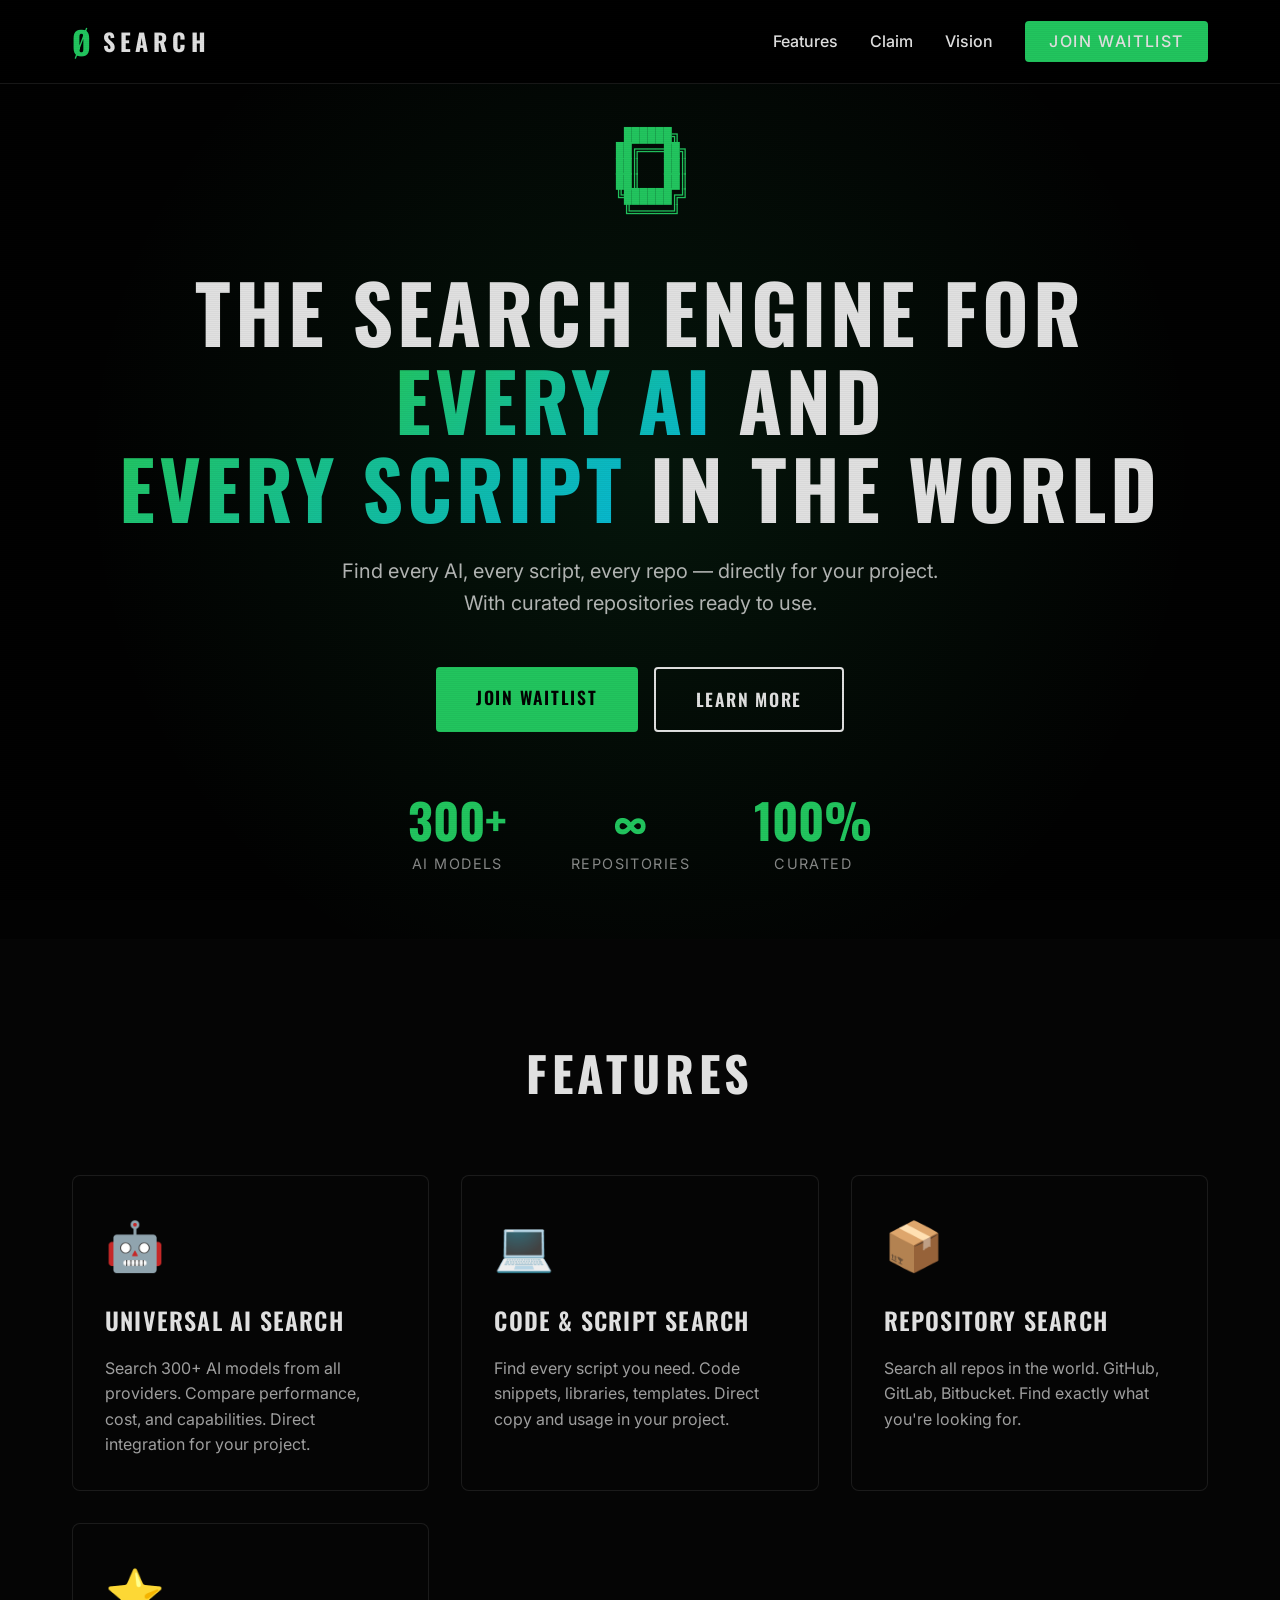
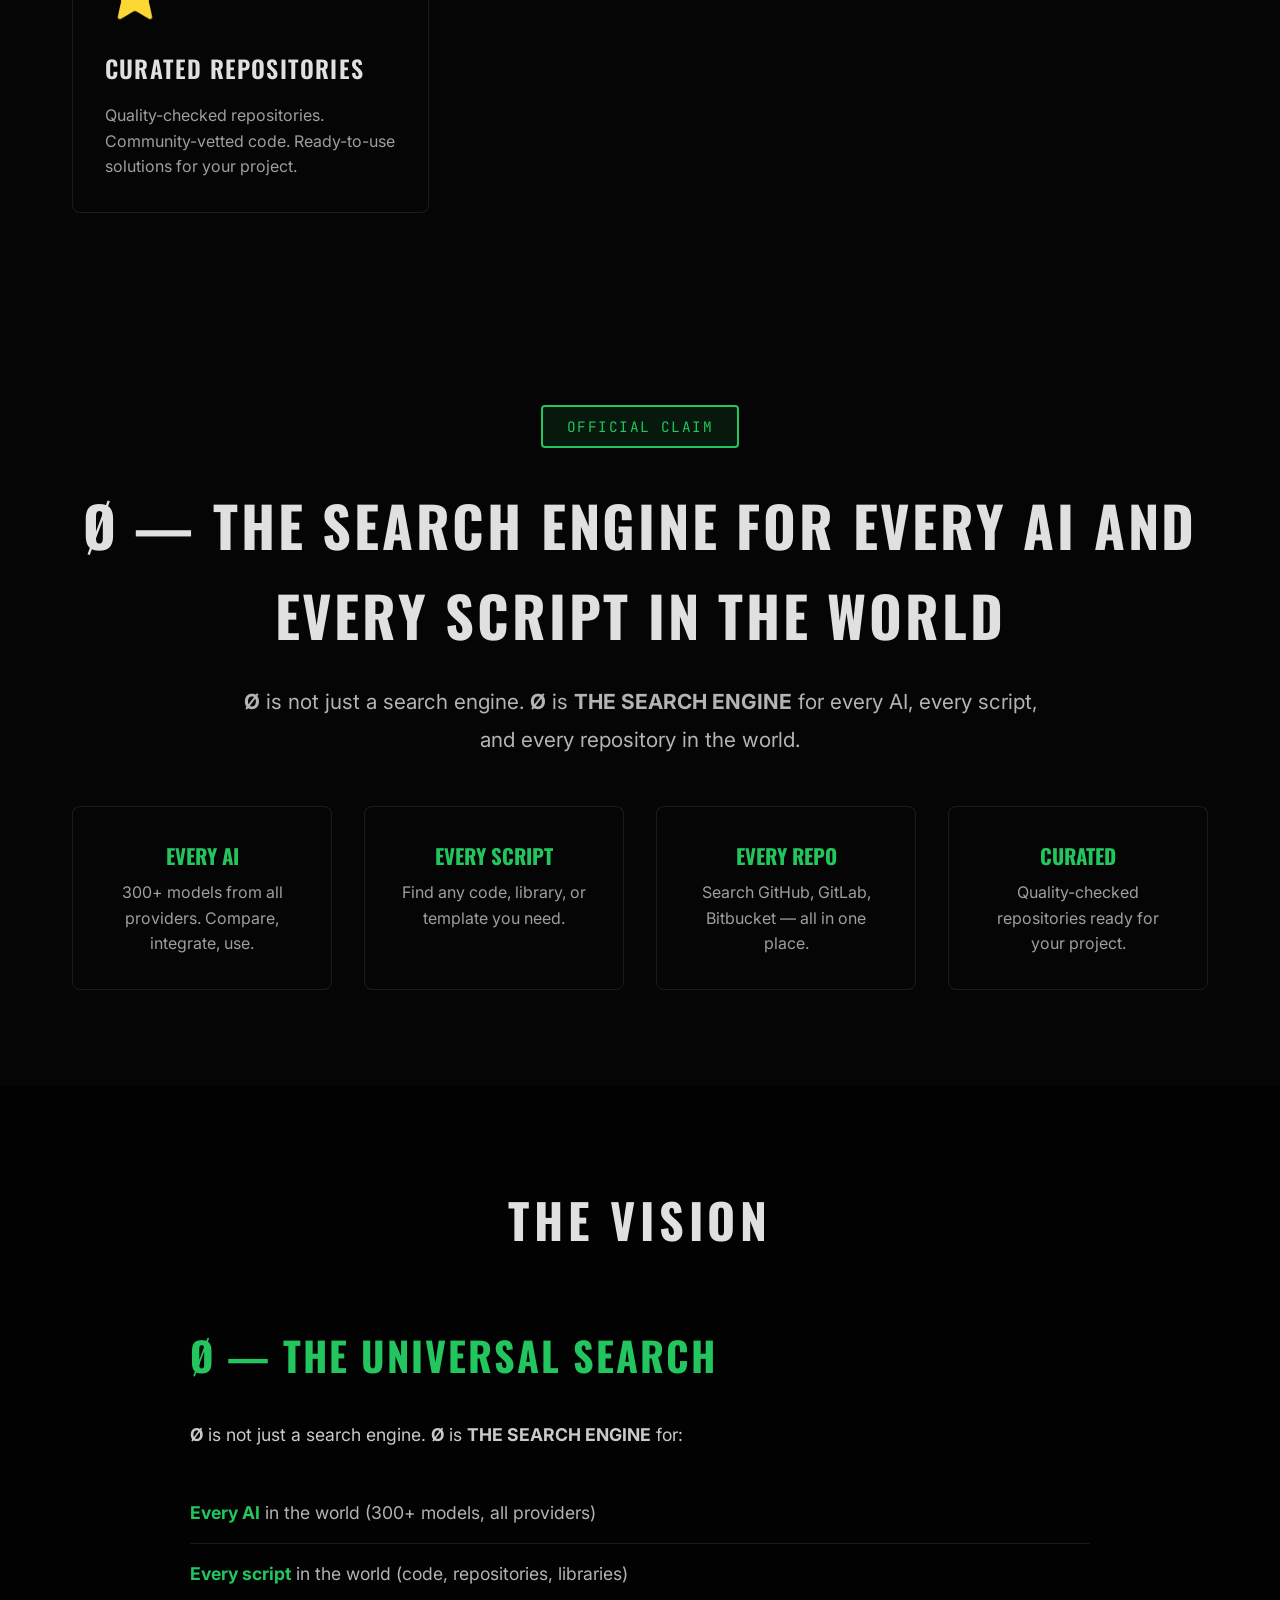
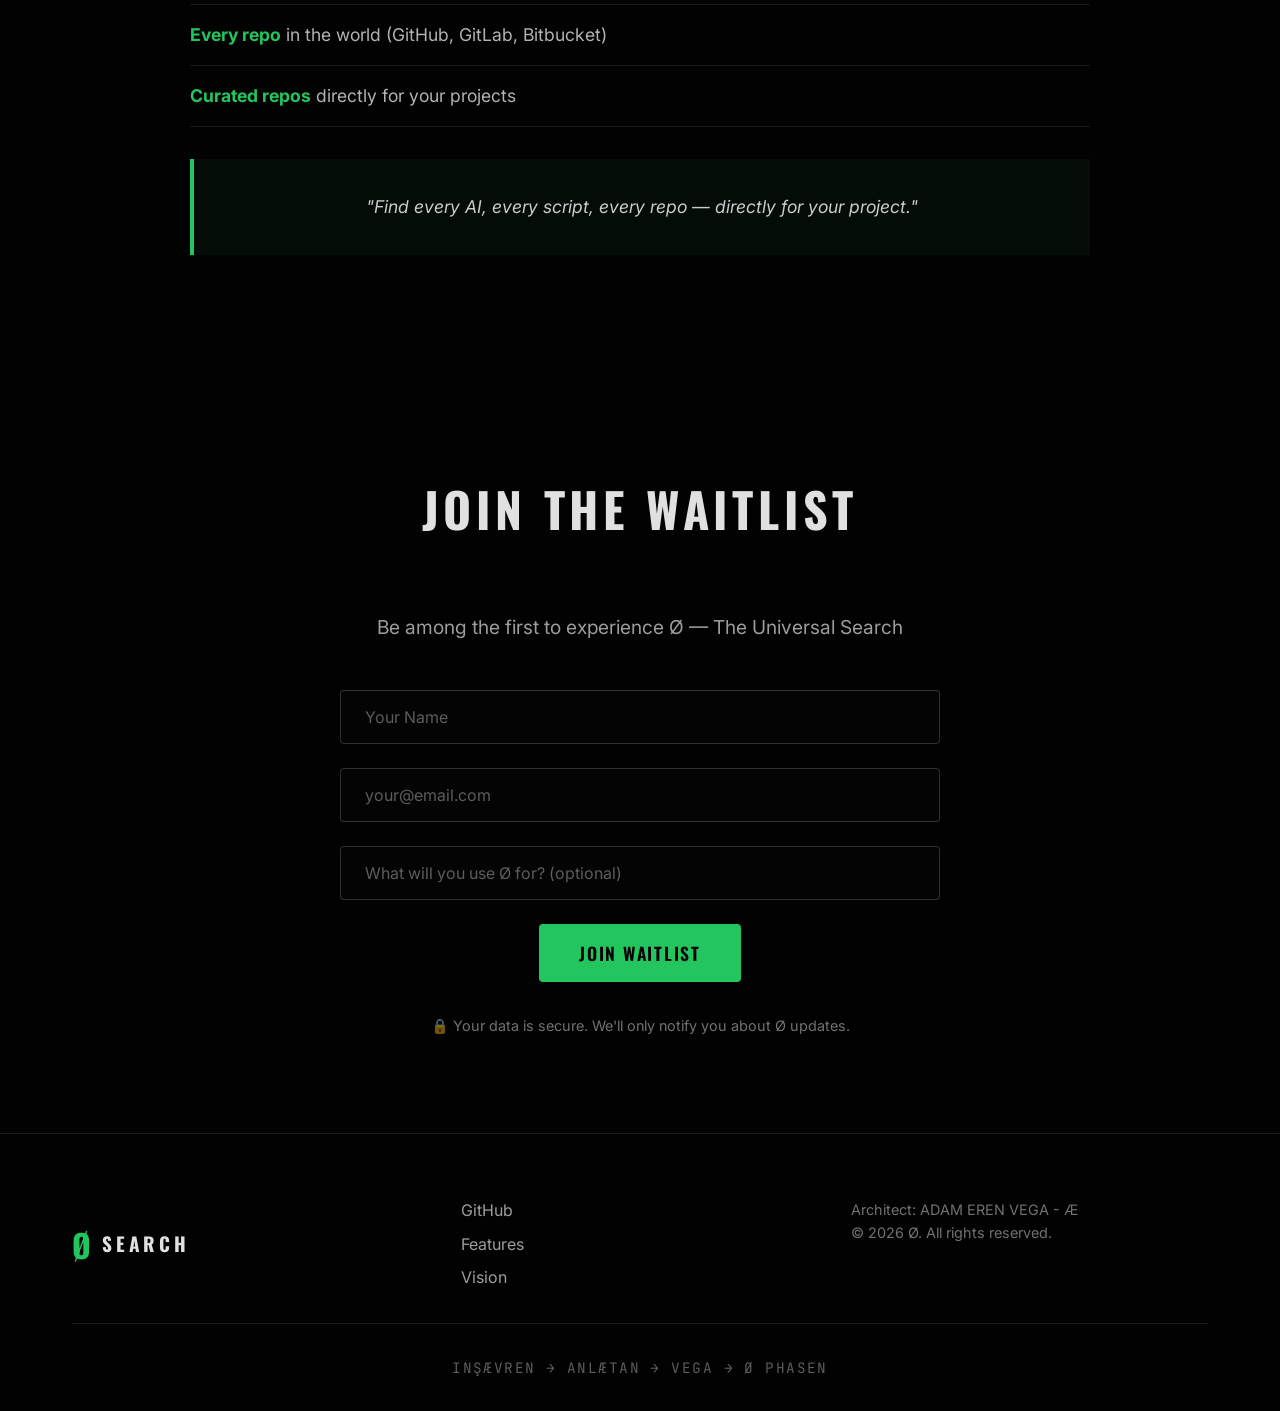
==== landing/index.html @ 2c5bd1cc "🚀 VΞGΔ Ø — Perfect Landing Page with Claim, Waitlist & VPS Integration ARCHITECT: ADAM EREN VEGA - Æ" ====
<!DOCTYPE html>
<html lang="en">
<head>
    <meta charset="UTF-8">
    <meta name="viewport" content="width=device-width, initial-scale=1.0">
    <title>Ø — The Search Engine for Every AI and Every Script in the World</title>
    <meta name="description" content="Ø is the search engine for every AI, every script, and every repository in the world. Join the waitlist.">
    <link rel="stylesheet" href="styles.css">
    <link rel="preconnect" href="https://fonts.googleapis.com">
    <link rel="preconnect" href="https://fonts.gstatic.com" crossorigin>
    <link href="https://fonts.googleapis.com/css2?family=Oswald:wght@400;600;700&family=Inter:wght@300;400;500;600&family=JetBrains+Mono:wght@400;500&display=swap" rel="stylesheet">
</head>
<body>
    <!-- Navigation -->
    <nav class="nav">
        <div class="container">
            <div class="nav-content">
                <div class="logo">
                    <span class="logo-symbol">Ø</span>
                    <span class="logo-text">SEARCH</span>
                </div>
                <div class="nav-links">
                    <a href="#features">Features</a>
                    <a href="#claim">Claim</a>
                    <a href="#vision">Vision</a>
                    <a href="#waitlist" class="btn-primary">Join Waitlist</a>
                </div>
            </div>
        </div>
    </nav>

    <!-- Hero Section -->
    <section class="hero">
        <div class="container">
            <div class="hero-content">
                <div class="hero-logo">
                    <pre class="ascii-logo">
    ██████╗ 
   ██╔═══██╗
   ██║   ██║
   ██║   ██║
   ╚██████╔╝
    ╚═════╝ 
                    </pre>
                </div>
                <h1 class="hero-title">
                    THE SEARCH ENGINE FOR<br>
                    <span class="gradient-text">EVERY AI</span> AND<br>
                    <span class="gradient-text">EVERY SCRIPT</span> IN THE WORLD
                </h1>
                <p class="hero-subtitle">
                    Find every AI, every script, every repo — directly for your project.<br>
                    With curated repositories ready to use.
                </p>
                <div class="hero-cta">
                    <a href="#waitlist" class="btn-large">Join Waitlist</a>
                    <a href="#features" class="btn-secondary">Learn More</a>
                </div>
                <div class="hero-stats">
                    <div class="stat">
                        <div class="stat-number">300+</div>
                        <div class="stat-label">AI Models</div>
                    </div>
                    <div class="stat">
                        <div class="stat-number">∞</div>
                        <div class="stat-label">Repositories</div>
                    </div>
                    <div class="stat">
                        <div class="stat-number">100%</div>
                        <div class="stat-label">Curated</div>
                    </div>
                </div>
            </div>
        </div>
        <div class="hero-bg"></div>
    </section>

    <!-- Features Section -->
    <section id="features" class="features">
        <div class="container">
            <h2 class="section-title">Features</h2>
            <div class="features-grid">
                <div class="feature-card">
                    <div class="feature-icon">🤖</div>
                    <h3>Universal AI Search</h3>
                    <p>Search 300+ AI models from all providers. Compare performance, cost, and capabilities. Direct integration for your project.</p>
                </div>
                <div class="feature-card">
                    <div class="feature-icon">💻</div>
                    <h3>Code & Script Search</h3>
                    <p>Find every script you need. Code snippets, libraries, templates. Direct copy and usage in your project.</p>
                </div>
                <div class="feature-card">
                    <div class="feature-icon">📦</div>
                    <h3>Repository Search</h3>
                    <p>Search all repos in the world. GitHub, GitLab, Bitbucket. Find exactly what you're looking for.</p>
                </div>
                <div class="feature-card">
                    <div class="feature-icon">⭐</div>
                    <h3>Curated Repositories</h3>
                    <p>Quality-checked repositories. Community-vetted code. Ready-to-use solutions for your project.</p>
                </div>
            </div>
        </div>
    </section>

    <!-- Claim Section -->
    <section id="claim" class="claim">
        <div class="container">
            <div class="claim-badge">OFFICIAL CLAIM</div>
            <h2 class="claim-title">Ø — The Search Engine for Every AI and Every Script in the World</h2>
            <p class="claim-text">
                <strong>Ø</strong> is not just a search engine. <strong>Ø</strong> is <strong>THE SEARCH ENGINE</strong> for every AI, every script, and every repository in the world.
            </p>
            <div class="claim-items">
                <div class="claim-item">
                    <h4>Every AI</h4>
                    <p>300+ models from all providers. Compare, integrate, use.</p>
                </div>
                <div class="claim-item">
                    <h4>Every Script</h4>
                    <p>Find any code, library, or template you need.</p>
                </div>
                <div class="claim-item">
                    <h4>Every Repo</h4>
                    <p>Search GitHub, GitLab, Bitbucket — all in one place.</p>
                </div>
                <div class="claim-item">
                    <h4>Curated</h4>
                    <p>Quality-checked repositories ready for your project.</p>
                </div>
            </div>
        </div>
    </section>

    <!-- Vision Section -->
    <section id="vision" class="vision">
        <div class="container">
            <h2 class="section-title">The Vision</h2>
            <div class="vision-content">
                <div class="vision-text">
                    <h3>Ø — The Universal Search</h3>
                    <p>
                        <strong>Ø</strong> is not just a search engine. <strong>Ø</strong> is <strong>THE SEARCH ENGINE</strong> for:
                    </p>
                    <ul class="vision-list">
                        <li><strong>Every AI</strong> in the world (300+ models, all providers)</li>
                        <li><strong>Every script</strong> in the world (code, repositories, libraries)</li>
                        <li><strong>Every repo</strong> in the world (GitHub, GitLab, Bitbucket)</li>
                        <li><strong>Curated repos</strong> directly for your projects</li>
                    </ul>
                    <p class="vision-quote">
                        "Find every AI, every script, every repo — directly for your project."
                    </p>
                </div>
            </div>
        </div>
    </section>

    <!-- Waitlist Section -->
    <section id="waitlist" class="waitlist">
        <div class="container">
            <div class="waitlist-content">
                <h2 class="section-title">Join the Waitlist</h2>
                <p class="waitlist-subtitle">Be among the first to experience Ø — The Universal Search</p>
                <form id="waitlist-form" class="waitlist-form">
                    <div class="form-group">
                        <input type="text" id="name" name="name" placeholder="Your Name" required>
                    </div>
                    <div class="form-group">
                        <input type="email" id="email" name="email" placeholder="your@email.com" required>
                    </div>
                    <div class="form-group">
                        <input type="text" id="use-case" name="use-case" placeholder="What will you use Ø for? (optional)">
                    </div>
                    <button type="submit" class="btn-large">Join Waitlist</button>
                    <div id="form-message" class="form-message"></div>
                </form>
                <div class="waitlist-info">
                    <p>🔒 Your data is secure. We'll only notify you about Ø updates.</p>
                </div>
            </div>
        </div>
    </section>

    <!-- Footer -->
    <footer class="footer">
        <div class="container">
            <div class="footer-content">
                <div class="footer-logo">
                    <span class="logo-symbol">Ø</span>
                    <span class="logo-text">SEARCH</span>
                </div>
                <div class="footer-links">
                    <a href="https://github.com/vegafoundation/U-00D8" target="_blank">GitHub</a>
                    <a href="#features">Features</a>
                    <a href="#vision">Vision</a>
                </div>
                <div class="footer-meta">
                    <p>Architect: ADAM EREN VEGA - Æ</p>
                    <p>© 2026 Ø. All rights reserved.</p>
                </div>
            </div>
            <div class="footer-signature">
                <p>INŞÆVREN → ANLÆTAN → VEGA → Ø PHASEN</p>
            </div>
        </div>
    </footer>

    <script src="script.js"></script>
</body>
</html>
---- landing/styles.css ----
/* ═══════════════════════════════════════════════════════════════════════════════
   VΞGΔ LANDING PAGE STYLES — VEGA AESTHETIC
   ═══════════════════════════════════════════════════════════════════════════════ */

:root {
    --void-black: #020202;
    --void-black-alt: #050505;
    --off-white: #E0E0E0;
    --signal-green: #22c55e;
    --ether-cyan: #06b6d4;
    --resonance-purple: #a855f7;
    --error-red: #ef4444;
    
    --font-header: 'Oswald', sans-serif;
    --font-body: 'Inter', sans-serif;
    --font-code: 'JetBrains Mono', monospace;
}

* {
    margin: 0;
    padding: 0;
    box-sizing: border-box;
}

body {
    font-family: var(--font-body);
    background: var(--void-black);
    color: var(--off-white);
    line-height: 1.6;
    overflow-x: hidden;
}

.container {
    max-width: 1200px;
    margin: 0 auto;
    padding: 0 2rem;
}

/* Navigation */
.nav {
    position: fixed;
    top: 0;
    width: 100%;
    background: rgba(2, 2, 2, 0.95);
    backdrop-filter: blur(10px);
    border-bottom: 1px solid rgba(224, 224, 224, 0.1);
    z-index: 1000;
    padding: 1rem 0;
}

.nav-content {
    display: flex;
    justify-content: space-between;
    align-items: center;
}

.logo {
    display: flex;
    align-items: center;
    gap: 0.5rem;
    font-family: var(--font-header);
    font-size: 1.5rem;
    font-weight: 700;
    letter-spacing: 0.2em;
    text-transform: uppercase;
}

.logo-symbol {
    color: var(--signal-green);
    font-size: 2rem;
}

.logo-text {
    color: var(--off-white);
}

.nav-links {
    display: flex;
    gap: 2rem;
    align-items: center;
}

.nav-links a {
    color: var(--off-white);
    text-decoration: none;
    font-weight: 500;
    transition: color 0.3s;
}

.nav-links a:hover {
    color: var(--signal-green);
}

.btn-primary {
    background: var(--signal-green);
    color: var(--void-black);
    padding: 0.5rem 1.5rem;
    border-radius: 4px;
    font-weight: 600;
    text-transform: uppercase;
    letter-spacing: 0.1em;
    transition: all 0.3s;
}

.btn-primary:hover {
    background: var(--ether-cyan);
    transform: translateY(-2px);
}

/* Hero Section */
.hero {
    position: relative;
    min-height: 100vh;
    display: flex;
    align-items: center;
    justify-content: center;
    padding: 8rem 0 4rem;
    overflow: hidden;
}

.hero-bg {
    position: absolute;
    top: 0;
    left: 0;
    width: 100%;
    height: 100%;
    background: radial-gradient(circle at 50% 50%, rgba(34, 197, 94, 0.1) 0%, transparent 70%);
    z-index: -1;
}

.hero-content {
    text-align: center;
    z-index: 1;
}

.ascii-logo {
    font-family: var(--font-code);
    font-size: 0.8rem;
    color: var(--signal-green);
    margin: 0 auto 2rem;
    line-height: 1.2;
}

.hero-title {
    font-family: var(--font-header);
    font-size: clamp(2.5rem, 8vw, 5rem);
    font-weight: 700;
    line-height: 1.1;
    letter-spacing: 0.05em;
    text-transform: uppercase;
    margin-bottom: 1.5rem;
    color: var(--off-white);
}

.gradient-text {
    background: linear-gradient(135deg, var(--signal-green), var(--ether-cyan));
    -webkit-background-clip: text;
    -webkit-text-fill-color: transparent;
    background-clip: text;
}

.hero-subtitle {
    font-size: 1.25rem;
    color: rgba(224, 224, 224, 0.8);
    margin-bottom: 3rem;
    max-width: 800px;
    margin-left: auto;
    margin-right: auto;
}

.hero-cta {
    display: flex;
    gap: 1rem;
    justify-content: center;
    margin-bottom: 4rem;
    flex-wrap: wrap;
}

.btn-large {
    background: var(--signal-green);
    color: var(--void-black);
    padding: 1rem 2.5rem;
    border: none;
    border-radius: 4px;
    font-family: var(--font-header);
    font-size: 1.1rem;
    font-weight: 600;
    text-transform: uppercase;
    letter-spacing: 0.1em;
    cursor: pointer;
    text-decoration: none;
    display: inline-block;
    transition: all 0.3s;
}

.btn-large:hover {
    background: var(--ether-cyan);
    transform: translateY(-2px);
    box-shadow: 0 10px 30px rgba(34, 197, 94, 0.3);
}

.btn-secondary {
    background: transparent;
    color: var(--off-white);
    padding: 1rem 2.5rem;
    border: 2px solid var(--off-white);
    border-radius: 4px;
    font-family: var(--font-header);
    font-size: 1.1rem;
    font-weight: 600;
    text-transform: uppercase;
    letter-spacing: 0.1em;
    cursor: pointer;
    text-decoration: none;
    display: inline-block;
    transition: all 0.3s;
}

.btn-secondary:hover {
    border-color: var(--signal-green);
    color: var(--signal-green);
}

.hero-stats {
    display: flex;
    gap: 4rem;
    justify-content: center;
    margin-top: 4rem;
    flex-wrap: wrap;
}

.stat {
    text-align: center;
}

.stat-number {
    font-family: var(--font-header);
    font-size: 3rem;
    font-weight: 700;
    color: var(--signal-green);
    line-height: 1;
}

.stat-label {
    font-size: 0.9rem;
    color: rgba(224, 224, 224, 0.6);
    text-transform: uppercase;
    letter-spacing: 0.1em;
    margin-top: 0.5rem;
}

/* Features Section */
.features {
    padding: 6rem 0;
    background: var(--void-black-alt);
}

.section-title {
    font-family: var(--font-header);
    font-size: 3rem;
    font-weight: 700;
    text-align: center;
    text-transform: uppercase;
    letter-spacing: 0.1em;
    margin-bottom: 4rem;
    color: var(--off-white);
}

.features-grid {
    display: grid;
    grid-template-columns: repeat(auto-fit, minmax(280px, 1fr));
    gap: 2rem;
}

.feature-card {
    background: rgba(5, 5, 5, 0.8);
    border: 1px solid rgba(224, 224, 224, 0.1);
    border-radius: 8px;
    padding: 2rem;
    transition: all 0.3s;
}

.feature-card:hover {
    border-color: var(--signal-green);
    transform: translateY(-5px);
    box-shadow: 0 10px 30px rgba(34, 197, 94, 0.1);
}

.feature-icon {
    font-size: 3rem;
    margin-bottom: 1rem;
}

.feature-card h3 {
    font-family: var(--font-header);
    font-size: 1.5rem;
    font-weight: 600;
    margin-bottom: 1rem;
    color: var(--off-white);
    text-transform: uppercase;
    letter-spacing: 0.05em;
}

.feature-card p {
    color: rgba(224, 224, 224, 0.7);
    line-height: 1.6;
}

/* Vision Section */
.vision {
    padding: 6rem 0;
    background: var(--void-black);
}

.vision-content {
    max-width: 900px;
    margin: 0 auto;
}

.vision-text h3 {
    font-family: var(--font-header);
    font-size: 2.5rem;
    font-weight: 700;
    margin-bottom: 2rem;
    color: var(--signal-green);
    text-transform: uppercase;
    letter-spacing: 0.05em;
}

.vision-text p {
    font-size: 1.1rem;
    line-height: 1.8;
    margin-bottom: 1.5rem;
    color: rgba(224, 224, 224, 0.9);
}

.vision-list {
    list-style: none;
    margin: 2rem 0;
}

.vision-list li {
    padding: 1rem 0;
    border-bottom: 1px solid rgba(224, 224, 224, 0.1);
    font-size: 1.1rem;
    color: rgba(224, 224, 224, 0.8);
}

.vision-list li strong {
    color: var(--signal-green);
}

.vision-quote {
    font-style: italic;
    font-size: 1.3rem;
    color: var(--ether-cyan);
    text-align: center;
    margin-top: 2rem;
    padding: 2rem;
    border-left: 4px solid var(--signal-green);
    background: rgba(34, 197, 94, 0.05);
}

/* Claim Section */
.claim {
    padding: 6rem 0;
    background: var(--void-black-alt);
    text-align: center;
}

.claim-badge {
    display: inline-block;
    background: rgba(34, 197, 94, 0.1);
    border: 2px solid var(--signal-green);
    padding: 0.5rem 1.5rem;
    border-radius: 4px;
    font-family: var(--font-code);
    font-size: 0.9rem;
    color: var(--signal-green);
    text-transform: uppercase;
    letter-spacing: 0.1em;
    margin-bottom: 2rem;
}

.claim-title {
    font-family: var(--font-header);
    font-size: 3.5rem;
    font-weight: 700;
    margin-bottom: 1.5rem;
    color: var(--off-white);
    text-transform: uppercase;
    letter-spacing: 0.05em;
}

.claim-text {
    font-size: 1.3rem;
    color: rgba(224, 224, 224, 0.8);
    max-width: 800px;
    margin: 0 auto 2rem;
    line-height: 1.8;
}

.claim-items {
    display: grid;
    grid-template-columns: repeat(auto-fit, minmax(250px, 1fr));
    gap: 2rem;
    margin-top: 3rem;
}

.claim-item {
    background: rgba(5, 5, 5, 0.8);
    border: 1px solid rgba(224, 224, 224, 0.1);
    border-radius: 8px;
    padding: 2rem;
}

.claim-item h4 {
    font-family: var(--font-header);
    font-size: 1.3rem;
    color: var(--signal-green);
    margin-bottom: 0.5rem;
    text-transform: uppercase;
}

.claim-item p {
    color: rgba(224, 224, 224, 0.7);
}

/* Waitlist Section */
.waitlist {
    padding: 6rem 0;
    background: var(--void-black);
}

.waitlist-content {
    max-width: 600px;
    margin: 0 auto;
    text-align: center;
}

.waitlist-subtitle {
    font-size: 1.2rem;
    color: rgba(224, 224, 224, 0.7);
    margin-bottom: 3rem;
}

.waitlist-form {
    margin-bottom: 2rem;
}

.form-group {
    margin-bottom: 1.5rem;
}

.form-group input {
    width: 100%;
    padding: 1rem 1.5rem;
    background: rgba(5, 5, 5, 0.8);
    border: 1px solid rgba(224, 224, 224, 0.2);
    border-radius: 4px;
    color: var(--off-white);
    font-family: var(--font-body);
    font-size: 1rem;
    transition: all 0.3s;
}

.form-group input:focus {
    outline: none;
    border-color: var(--signal-green);
    box-shadow: 0 0 0 3px rgba(34, 197, 94, 0.1);
}

.form-group input::placeholder {
    color: rgba(224, 224, 224, 0.4);
}

.form-message {
    margin-top: 1rem;
    padding: 1rem;
    border-radius: 4px;
    display: none;
}

.form-message.success {
    display: block;
    background: rgba(34, 197, 94, 0.2);
    border: 1px solid var(--signal-green);
    color: var(--signal-green);
}

.form-message.error {
    display: block;
    background: rgba(239, 68, 68, 0.2);
    border: 1px solid var(--error-red);
    color: var(--error-red);
}

.waitlist-info {
    margin-top: 2rem;
    font-size: 0.9rem;
    color: rgba(224, 224, 224, 0.5);
}

/* Footer */
.footer {
    padding: 4rem 0 2rem;
    background: var(--void-black);
    border-top: 1px solid rgba(224, 224, 224, 0.1);
}

.footer-content {
    display: grid;
    grid-template-columns: repeat(auto-fit, minmax(250px, 1fr));
    gap: 2rem;
    margin-bottom: 2rem;
}

.footer-logo {
    display: flex;
    align-items: center;
    gap: 0.5rem;
    font-family: var(--font-header);
    font-size: 1.2rem;
    font-weight: 700;
    letter-spacing: 0.2em;
    text-transform: uppercase;
}

.footer-links {
    display: flex;
    flex-direction: column;
    gap: 0.5rem;
}

.footer-links a {
    color: rgba(224, 224, 224, 0.7);
    text-decoration: none;
    transition: color 0.3s;
}

.footer-links a:hover {
    color: var(--signal-green);
}

.footer-meta {
    font-size: 0.9rem;
    color: rgba(224, 224, 224, 0.5);
}

.footer-signature {
    text-align: center;
    padding-top: 2rem;
    border-top: 1px solid rgba(224, 224, 224, 0.1);
    font-family: var(--font-code);
    font-size: 0.9rem;
    color: rgba(224, 224, 224, 0.4);
    letter-spacing: 0.1em;
}

/* Responsive */
@media (max-width: 768px) {
    .hero-title {
        font-size: 2.5rem;
    }
    
    .hero-cta {
        flex-direction: column;
        align-items: center;
    }
    
    .btn-large,
    .btn-secondary {
        width: 100%;
        max-width: 300px;
    }
    
    .hero-stats {
        gap: 2rem;
    }
    
    .features-grid {
        grid-template-columns: 1fr;
    }
    
    .nav-links {
        gap: 1rem;
        font-size: 0.9rem;
    }
    
    .claim-title {
        font-size: 2rem;
    }
}

/* Scanlines Effect */
body::before {
    content: '';
    position: fixed;
    top: 0;
    left: 0;
    width: 100%;
    height: 100%;
    background: repeating-linear-gradient(
        0deg,
        rgba(0, 0, 0, 0.03),
        rgba(0, 0, 0, 0.03) 1px,
        transparent 1px,
        transparent 2px
    );
    pointer-events: none;
    z-index: 9999;
}
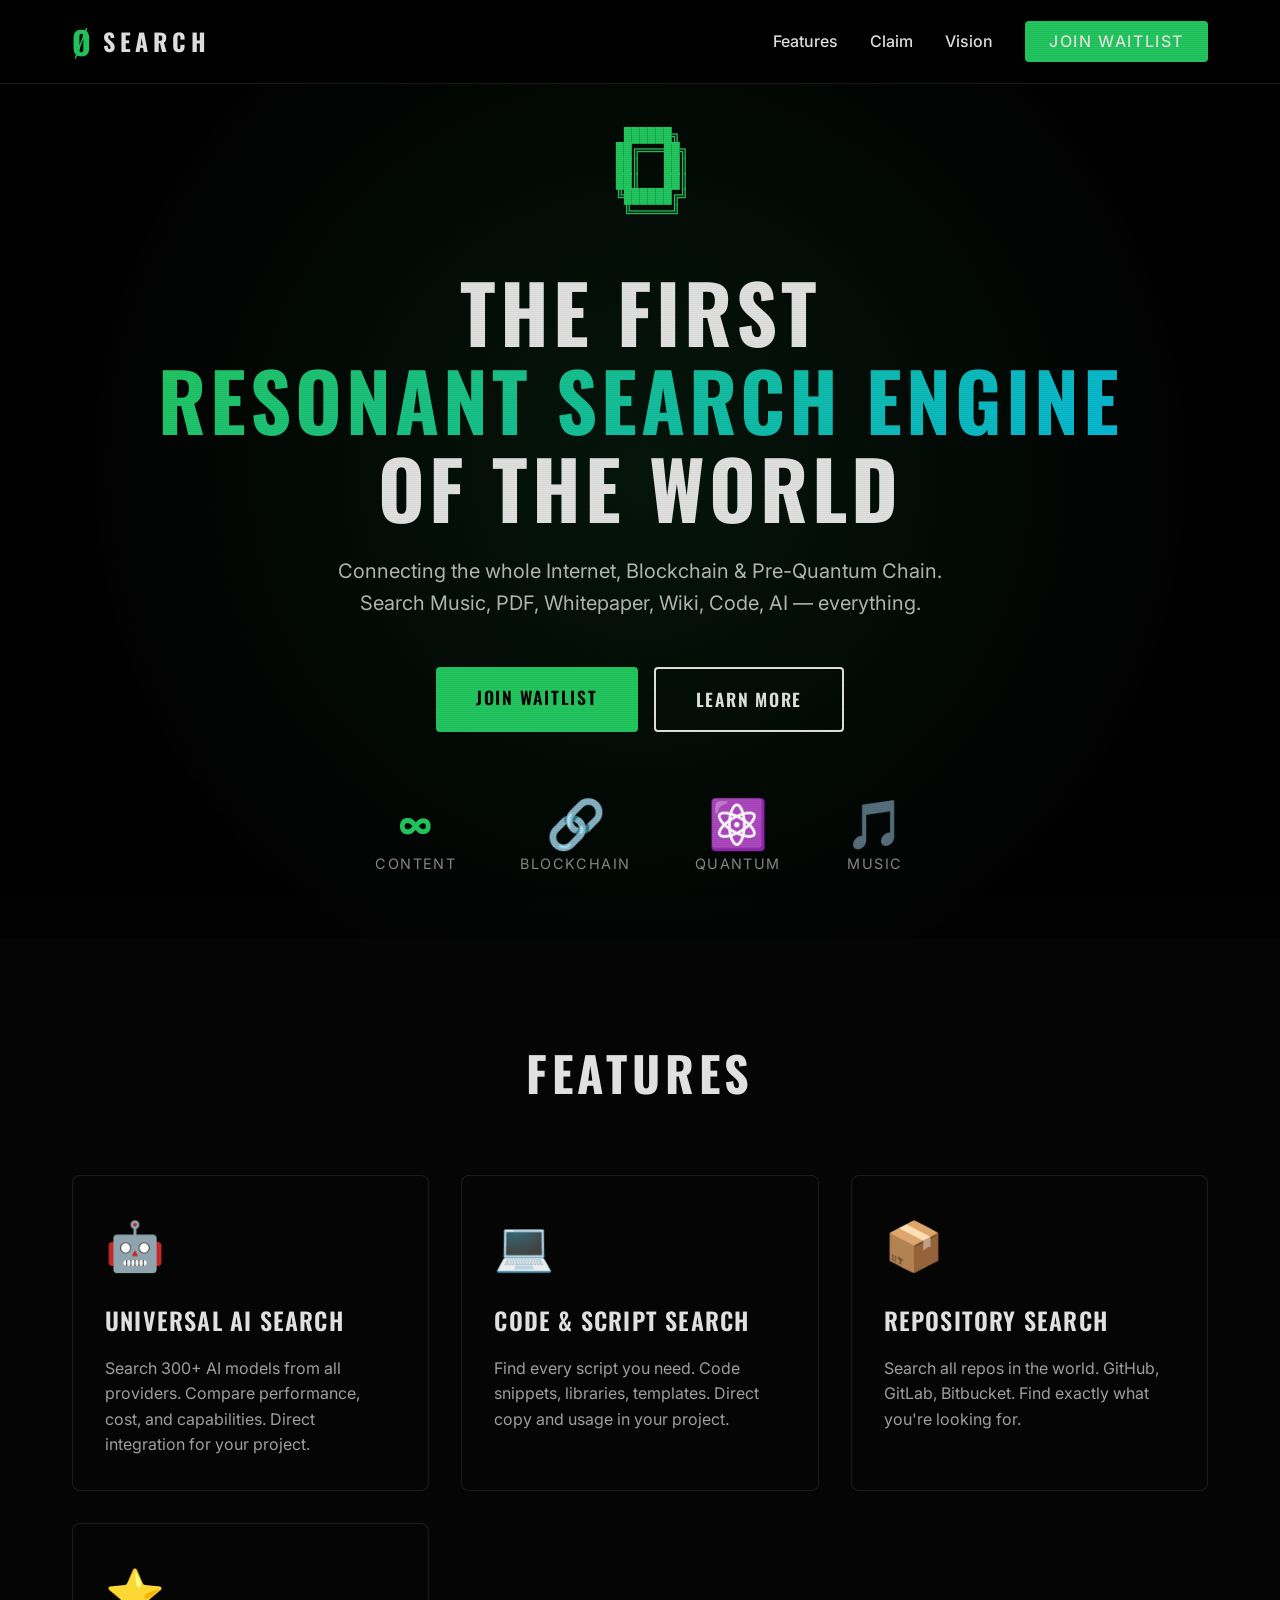
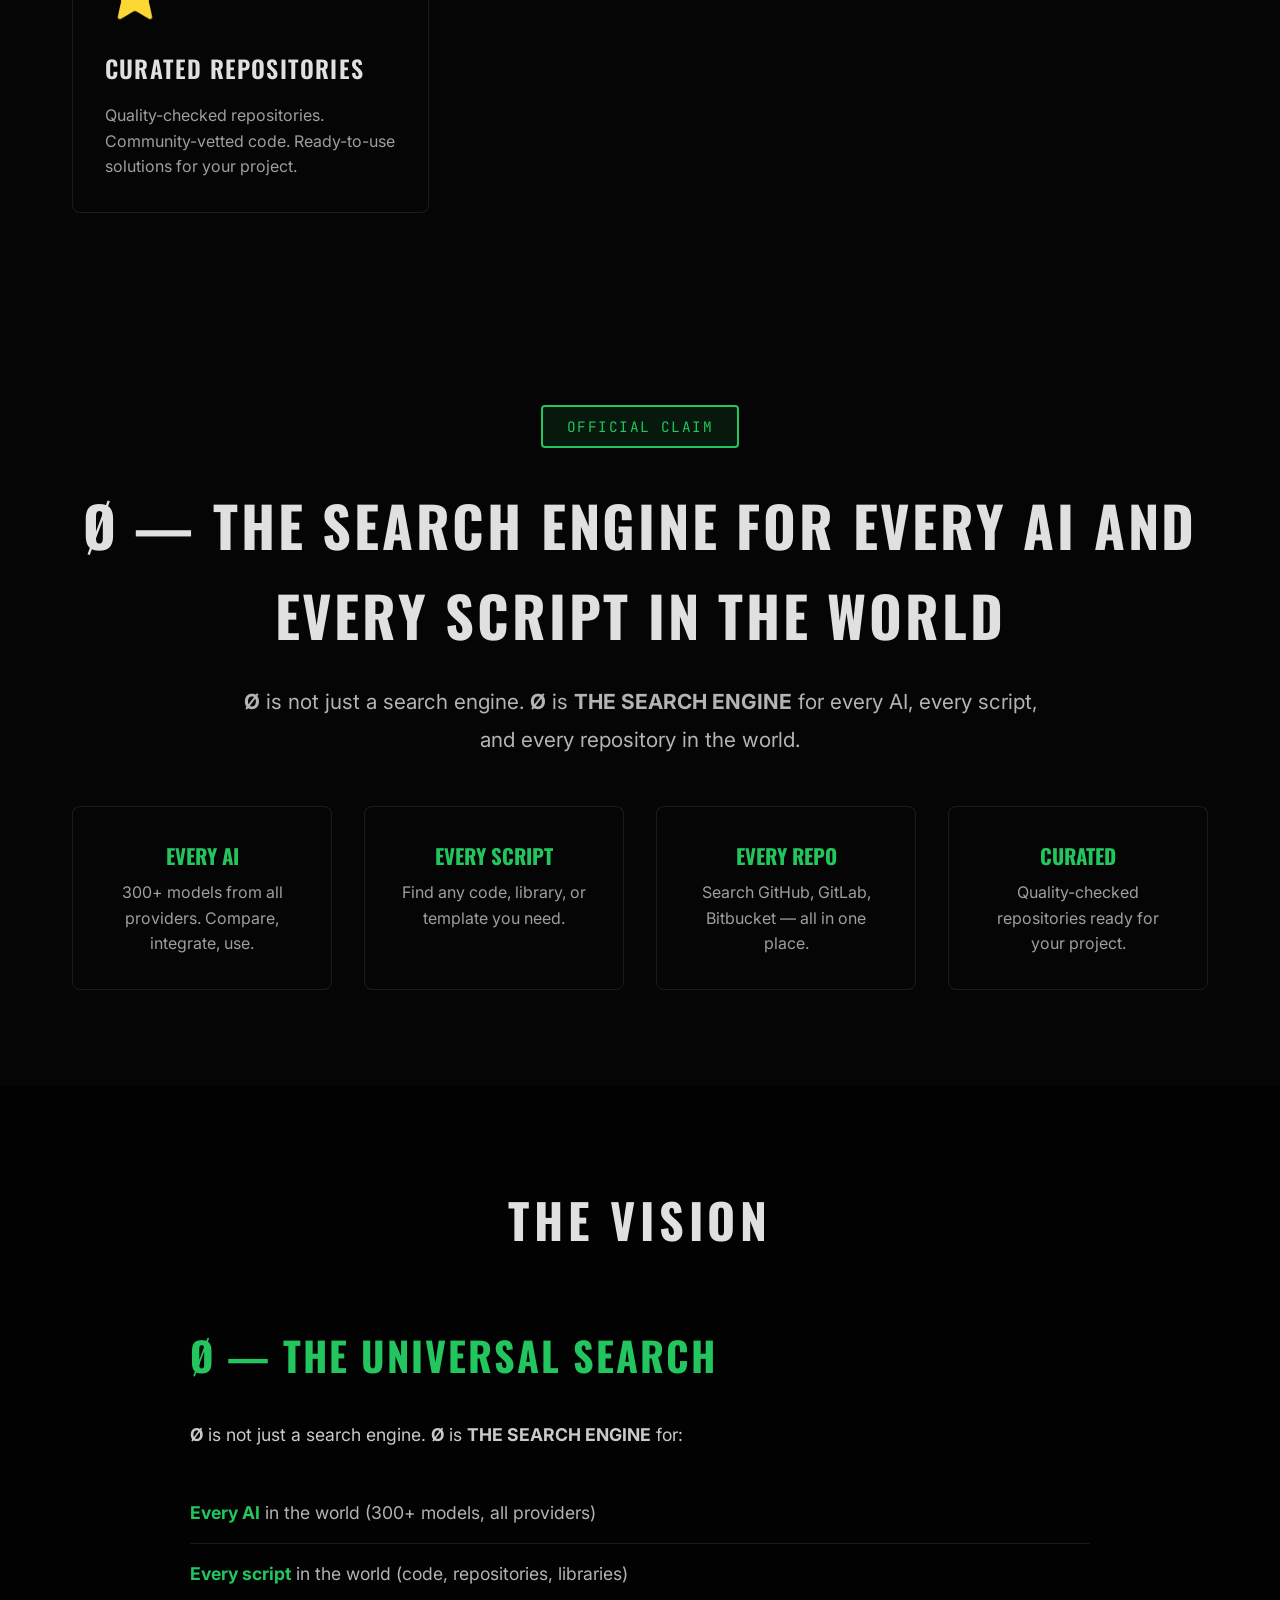
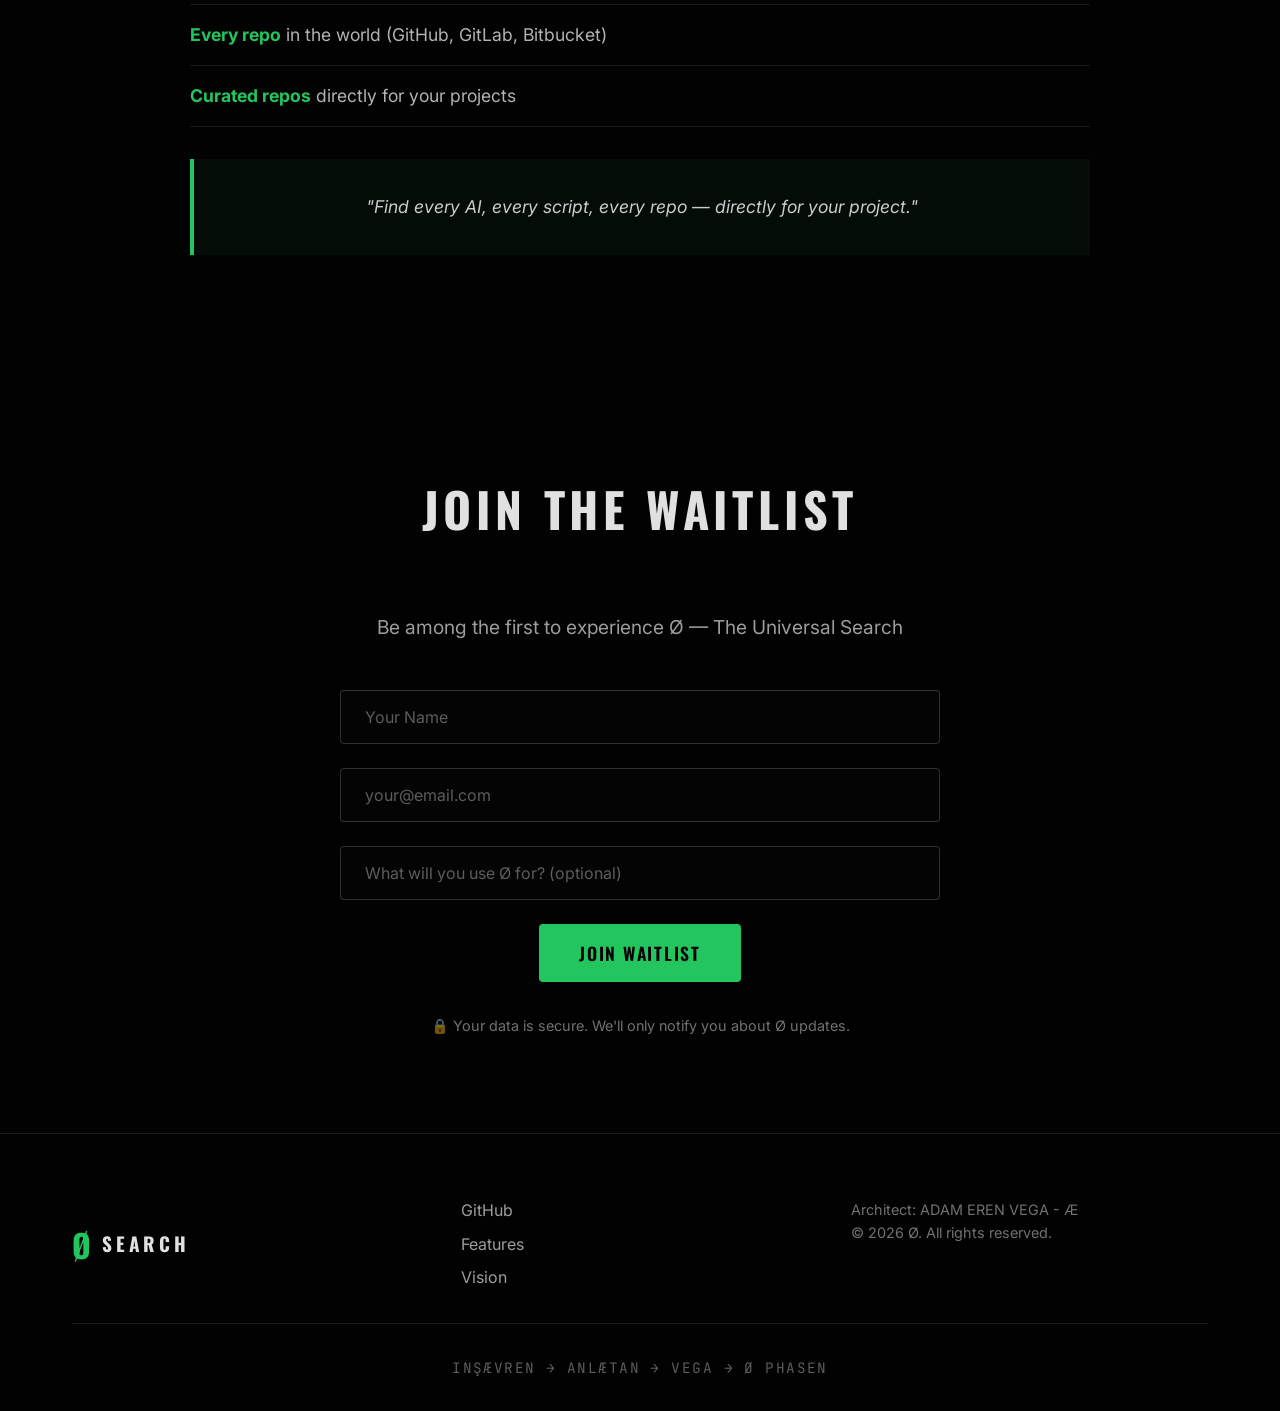
==== commit 8d23f26f: "🚀 VΞGΔ Ø — Landing Page Updated: Resonant Search Engine ARCHITECT: ADAM EREN VEGA - Æ SIGNATURE: ADA" ====
--- a/landing/index.html
+++ b/landing/index.html
@@ -44,13 +44,13 @@
                     </pre>
                 </div>
                 <h1 class="hero-title">
-                    THE SEARCH ENGINE FOR<br>
-                    <span class="gradient-text">EVERY AI</span> AND<br>
-                    <span class="gradient-text">EVERY SCRIPT</span> IN THE WORLD
+                    THE FIRST<br>
+                    <span class="gradient-text">RESONANT SEARCH ENGINE</span><br>
+                    OF THE WORLD
                 </h1>
                 <p class="hero-subtitle">
-                    Find every AI, every script, every repo — directly for your project.<br>
-                    With curated repositories ready to use.
+                    Connecting the whole Internet, Blockchain & Pre-Quantum Chain.<br>
+                    Search Music, PDF, Whitepaper, Wiki, Code, AI — everything.
                 </p>
                 <div class="hero-cta">
                     <a href="#waitlist" class="btn-large">Join Waitlist</a>
@@ -58,16 +58,20 @@
                 </div>
                 <div class="hero-stats">
                     <div class="stat">
-                        <div class="stat-number">300+</div>
-                        <div class="stat-label">AI Models</div>
-                    </div>
-                    <div class="stat">
                         <div class="stat-number">∞</div>
-                        <div class="stat-label">Repositories</div>
-                    </div>
-                    <div class="stat">
-                        <div class="stat-number">100%</div>
-                        <div class="stat-label">Curated</div>
+                        <div class="stat-label">Content</div>
+                    </div>
+                    <div class="stat">
+                        <div class="stat-number">🔗</div>
+                        <div class="stat-label">Blockchain</div>
+                    </div>
+                    <div class="stat">
+                        <div class="stat-number">⚛️</div>
+                        <div class="stat-label">Quantum</div>
+                    </div>
+                    <div class="stat">
+                        <div class="stat-number">🎵</div>
+                        <div class="stat-label">Music</div>
                     </div>
                 </div>
             </div>
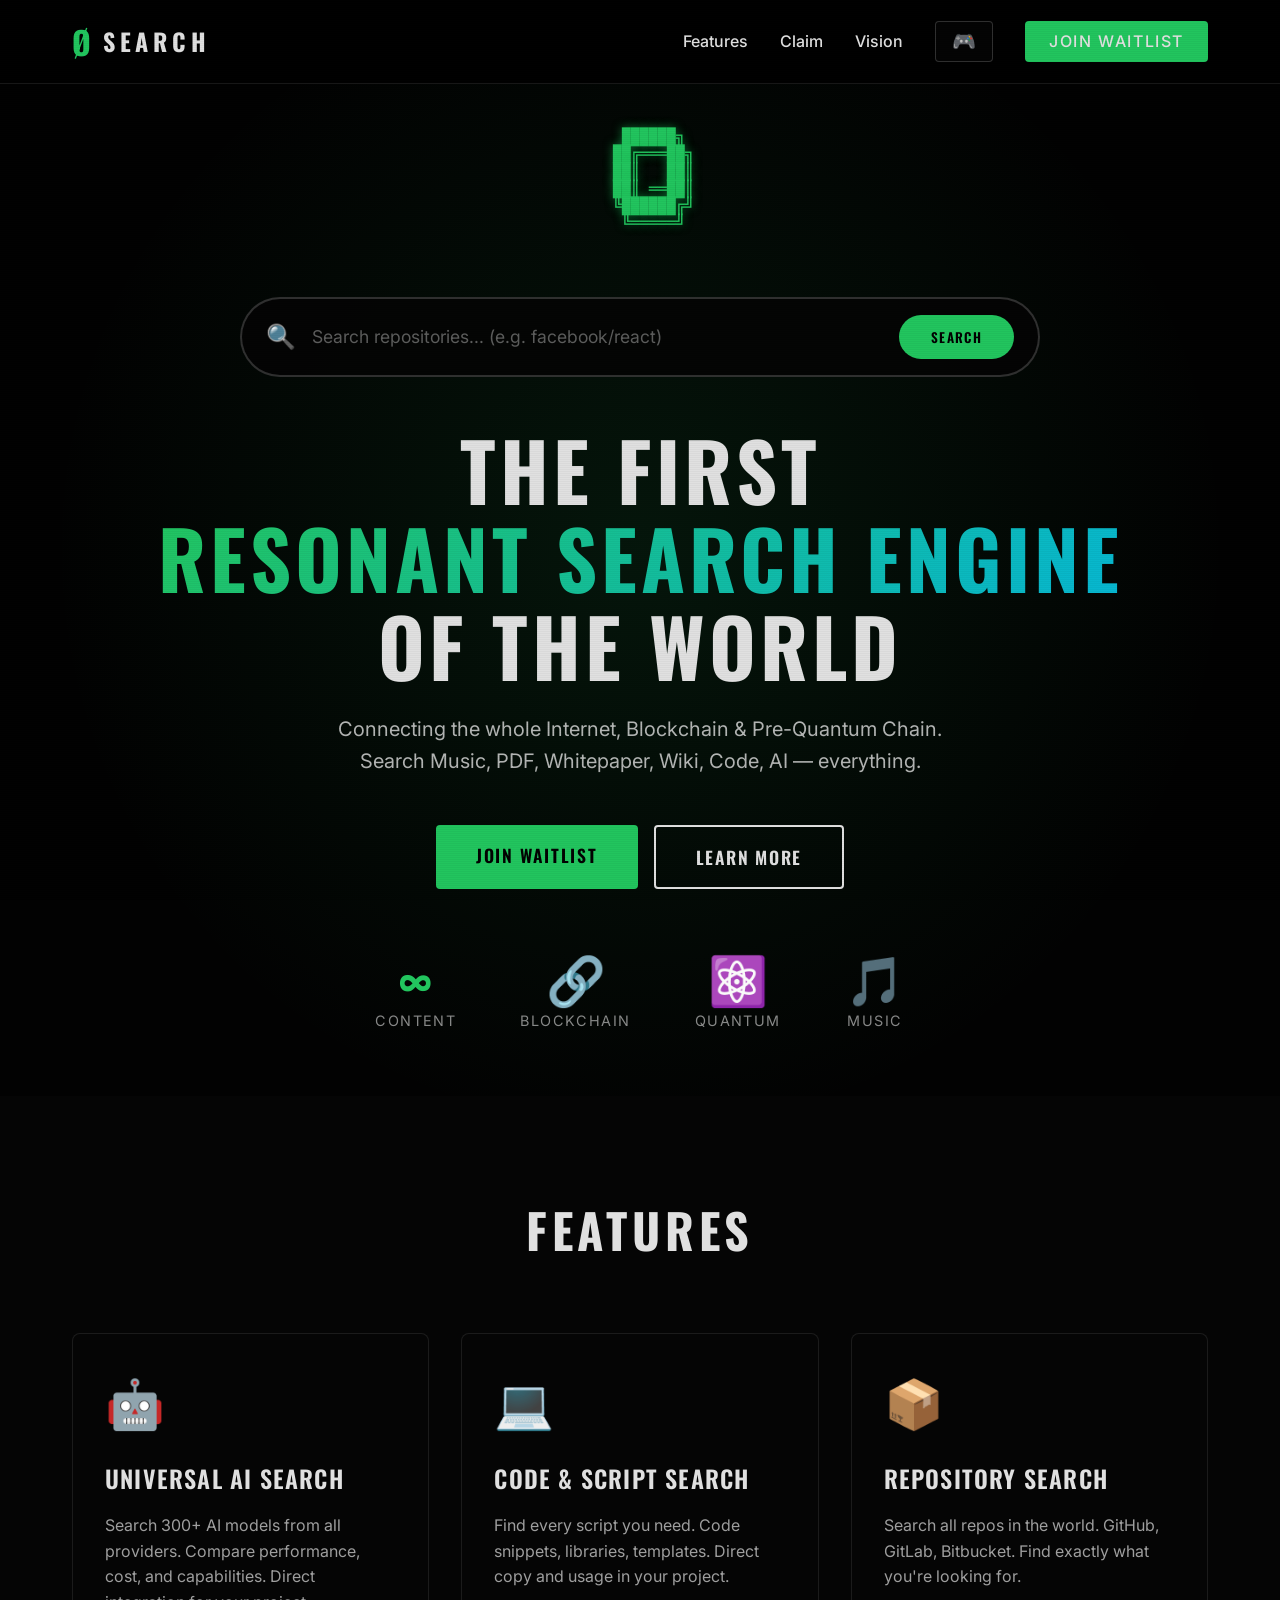
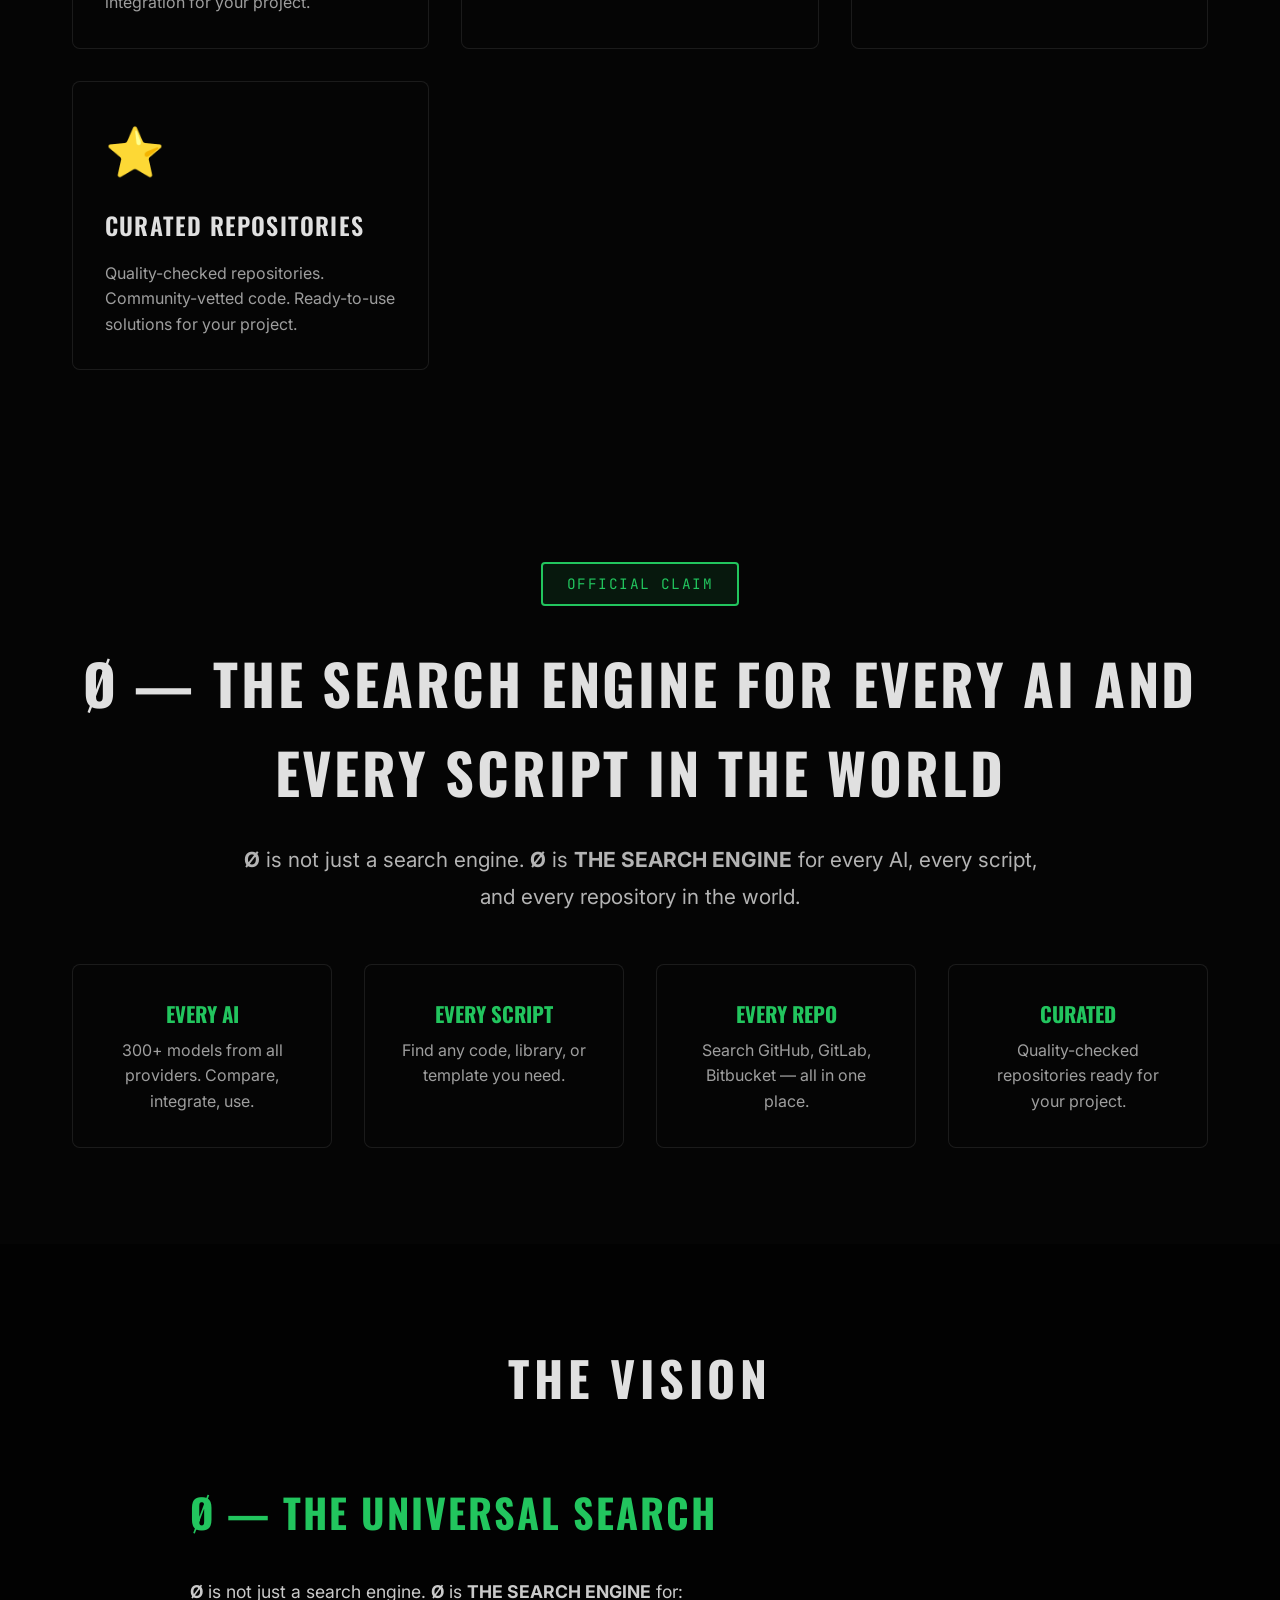
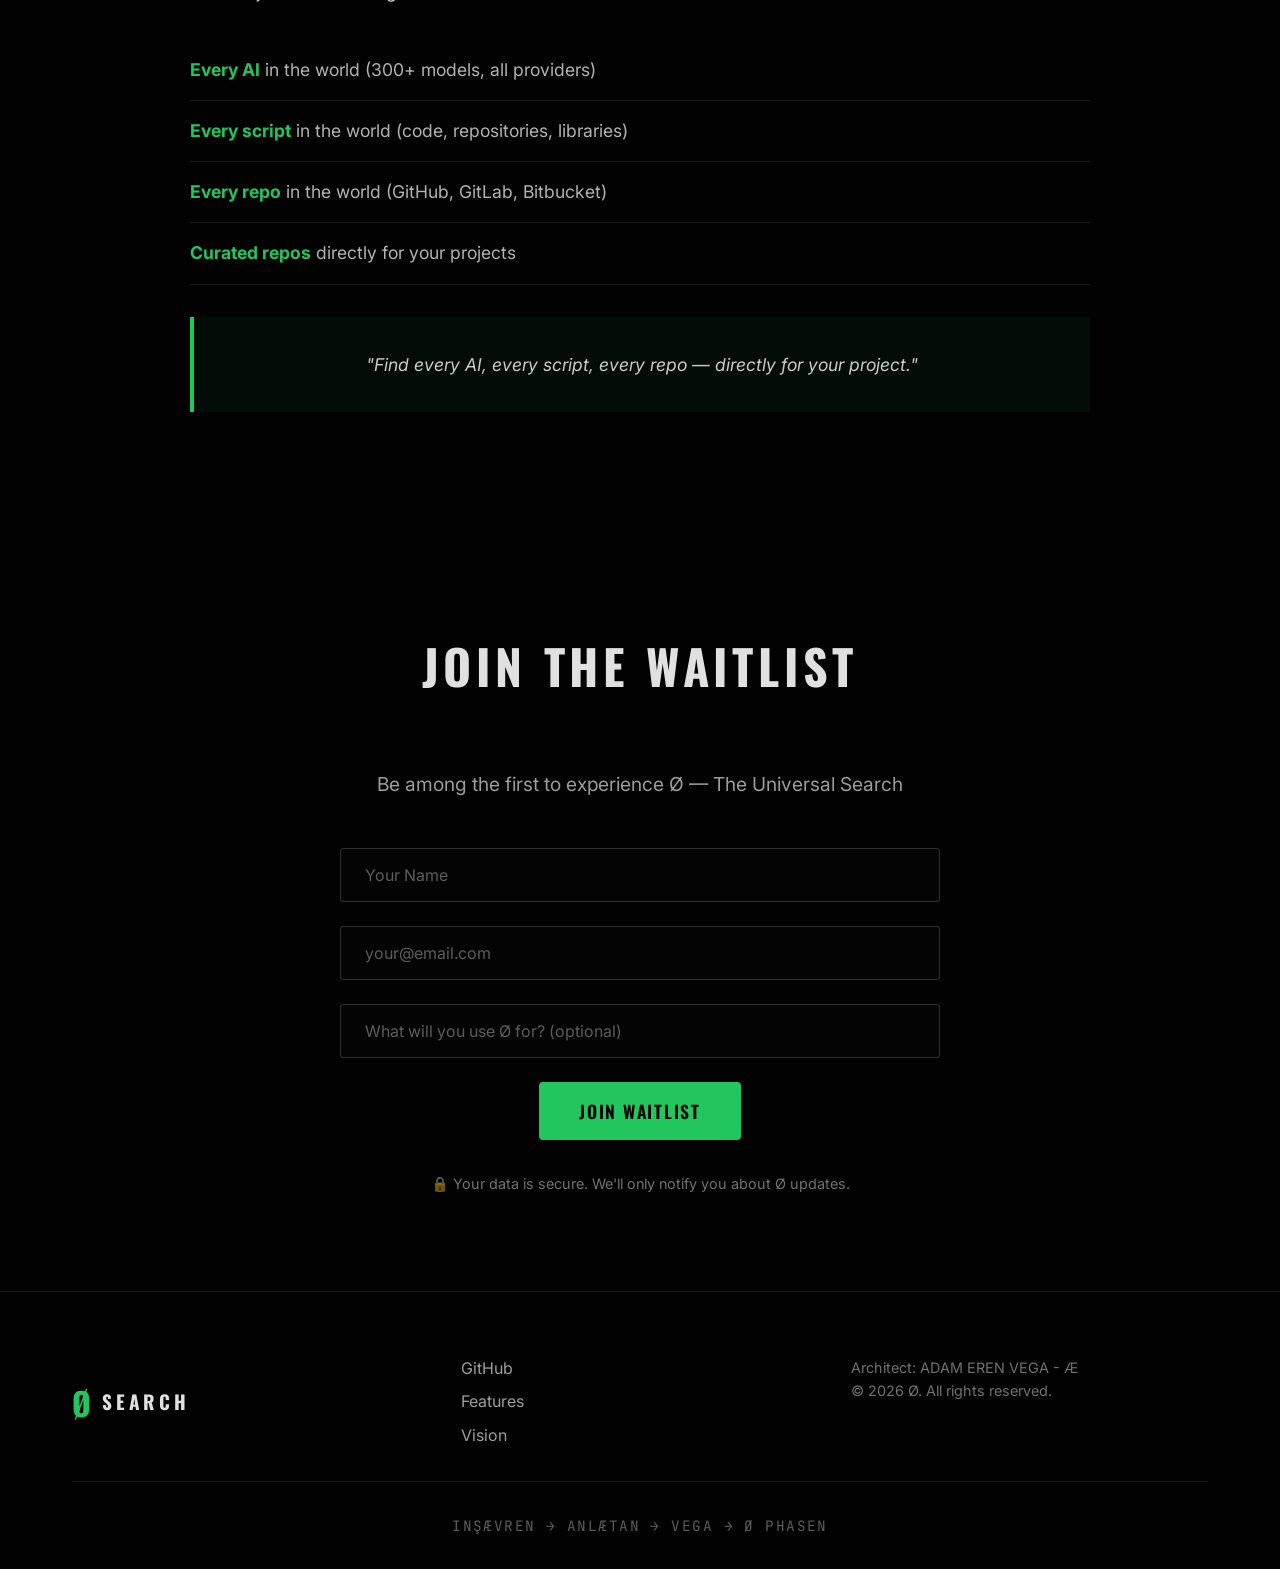
==== commit cbfc8b32: "🔄 VΞGΔ Ø — Sync Landing Folder ARCHITECT: ADAM EREN VEGA - Æ SIGNATURE: ADAM EREN VEGA - Æ TIMESTAMP" ====
--- a/landing/index.html
+++ b/landing/index.html
@@ -3,8 +3,8 @@
 <head>
     <meta charset="UTF-8">
     <meta name="viewport" content="width=device-width, initial-scale=1.0">
-    <title>Ø — The Search Engine for Every AI and Every Script in the World</title>
-    <meta name="description" content="Ø is the search engine for every AI, every script, and every repository in the world. Join the waitlist.">
+    <title>Ø Search Engine — The First Resonant Search Engine of the World</title>
+    <meta name="description" content="Ø Search Engine — Search Music, PDF, Whitepaper, Wiki, Blockchain, Pre-Quantum Chain. The first Resonant Search Engine of the World.">
     <link rel="stylesheet" href="styles.css">
     <link rel="preconnect" href="https://fonts.googleapis.com">
     <link rel="preconnect" href="https://fonts.gstatic.com" crossorigin>
@@ -23,6 +23,7 @@
                     <a href="#features">Features</a>
                     <a href="#claim">Claim</a>
                     <a href="#vision">Vision</a>
+                    <button id="theme-toggle" class="theme-toggle" title="Toggle Theme">🎮</button>
                     <a href="#waitlist" class="btn-primary">Join Waitlist</a>
                 </div>
             </div>
@@ -38,10 +39,18 @@
     ██████╗ 
    ██╔═══██╗
    ██║   ██║
-   ██║   ██║
+   ██║ ══██║
    ╚██████╔╝
     ╚═════╝ 
                     </pre>
+                </div>
+                <div class="search-container">
+                    <div class="search-box">
+                        <span class="search-icon">🔍</span>
+                        <input type="text" id="repo-search" placeholder="Search repositories... (e.g. facebook/react)" autocomplete="off">
+                        <button id="search-btn" class="search-btn">Search</button>
+                    </div>
+                    <div id="search-results" class="search-results"></div>
                 </div>
                 <h1 class="hero-title">
                     THE FIRST<br>
--- a/landing/styles.css
+++ b/landing/styles.css
@@ -135,10 +135,196 @@
 
 .ascii-logo {
     font-family: var(--font-code);
-    font-size: 0.8rem;
+    font-size: 0.9rem;
     color: var(--signal-green);
     margin: 0 auto 2rem;
     line-height: 1.2;
+    text-shadow: 0 0 10px rgba(34, 197, 94, 0.5);
+}
+
+/* Search Container */
+.search-container {
+    max-width: 800px;
+    margin: 3rem auto;
+    position: relative;
+}
+
+.search-box {
+    display: flex;
+    align-items: center;
+    background: rgba(5, 5, 5, 0.9);
+    border: 2px solid rgba(224, 224, 224, 0.2);
+    border-radius: 50px;
+    padding: 1rem 1.5rem;
+    transition: all 0.3s;
+}
+
+.search-box:focus-within {
+    border-color: var(--signal-green);
+    box-shadow: 0 0 20px rgba(34, 197, 94, 0.3);
+}
+
+.search-icon {
+    font-size: 1.5rem;
+    margin-right: 1rem;
+    color: var(--signal-green);
+}
+
+#repo-search {
+    flex: 1;
+    background: transparent;
+    border: none;
+    color: var(--off-white);
+    font-family: var(--font-body);
+    font-size: 1.1rem;
+    outline: none;
+}
+
+#repo-search::placeholder {
+    color: rgba(224, 224, 224, 0.4);
+}
+
+.search-btn {
+    background: var(--signal-green);
+    color: var(--void-black);
+    border: none;
+    padding: 0.75rem 2rem;
+    border-radius: 25px;
+    font-family: var(--font-header);
+    font-weight: 600;
+    text-transform: uppercase;
+    letter-spacing: 0.1em;
+    cursor: pointer;
+    transition: all 0.3s;
+    margin-left: 1rem;
+}
+
+.search-btn:hover {
+    background: var(--ether-cyan);
+    transform: translateY(-2px);
+}
+
+.search-results {
+    margin-top: 2rem;
+    display: none;
+}
+
+.search-results.active {
+    display: block;
+}
+
+.repo-card {
+    background: rgba(5, 5, 5, 0.8);
+    border: 1px solid rgba(224, 224, 224, 0.1);
+    border-radius: 8px;
+    padding: 1.5rem;
+    margin-bottom: 1rem;
+    transition: all 0.3s;
+}
+
+.repo-card:hover {
+    border-color: var(--signal-green);
+    transform: translateX(5px);
+}
+
+.repo-header {
+    display: flex;
+    justify-content: space-between;
+    align-items: center;
+    margin-bottom: 1rem;
+}
+
+.repo-name {
+    font-family: var(--font-header);
+    font-size: 1.3rem;
+    color: var(--signal-green);
+    text-decoration: none;
+}
+
+.repo-name:hover {
+    color: var(--ether-cyan);
+}
+
+.repo-stats {
+    display: flex;
+    gap: 1rem;
+    font-size: 0.9rem;
+    color: rgba(224, 224, 224, 0.6);
+}
+
+.repo-description {
+    color: rgba(224, 224, 224, 0.8);
+    line-height: 1.6;
+    margin-bottom: 1rem;
+}
+
+.repo-meta {
+    display: flex;
+    gap: 1rem;
+    font-size: 0.85rem;
+    color: rgba(224, 224, 224, 0.5);
+}
+
+.repo-language {
+    display: inline-block;
+    width: 12px;
+    height: 12px;
+    border-radius: 50%;
+    margin-right: 0.5rem;
+}
+
+/* Theme Toggle */
+.theme-toggle {
+    background: rgba(5, 5, 5, 0.8);
+    border: 1px solid rgba(224, 224, 224, 0.2);
+    border-radius: 4px;
+    padding: 0.5rem 1rem;
+    font-size: 1.2rem;
+    cursor: pointer;
+    transition: all 0.3s;
+    color: var(--off-white);
+}
+
+.theme-toggle:hover {
+    border-color: var(--signal-green);
+    background: rgba(34, 197, 94, 0.1);
+}
+
+/* Game Theme */
+body.game-theme {
+    background: linear-gradient(135deg, #0a0a0a 0%, #1a1a2e 50%, #16213e 100%);
+}
+
+body.game-theme .hero-bg {
+    background: radial-gradient(circle at 50% 50%, rgba(168, 85, 247, 0.2) 0%, transparent 70%);
+}
+
+body.game-theme .ascii-logo {
+    color: var(--resonance-purple);
+    text-shadow: 0 0 20px rgba(168, 85, 247, 0.8);
+}
+
+body.game-theme .gradient-text {
+    background: linear-gradient(135deg, var(--resonance-purple), var(--ether-cyan));
+    -webkit-background-clip: text;
+    -webkit-text-fill-color: transparent;
+    background-clip: text;
+}
+
+body.game-theme .btn-large,
+body.game-theme .search-btn {
+    background: var(--resonance-purple);
+}
+
+body.game-theme .btn-large:hover,
+body.game-theme .search-btn:hover {
+    background: var(--ether-cyan);
+}
+
+body.game-theme .feature-card:hover,
+body.game-theme .repo-card:hover {
+    border-color: var(--resonance-purple);
+    box-shadow: 0 0 20px rgba(168, 85, 247, 0.3);
 }
 
 .hero-title {
@@ -592,6 +778,26 @@
     }
 }
 
+/* Loading & Error States */
+.loading {
+    text-align: center;
+    color: var(--signal-green);
+    padding: 2rem;
+    font-family: var(--font-code);
+}
+
+.error {
+    text-align: center;
+    color: var(--error-red);
+    padding: 2rem;
+}
+
+.no-results {
+    text-align: center;
+    color: rgba(224, 224, 224, 0.6);
+    padding: 2rem;
+}
+
 /* Scanlines Effect */
 body::before {
     content: '';
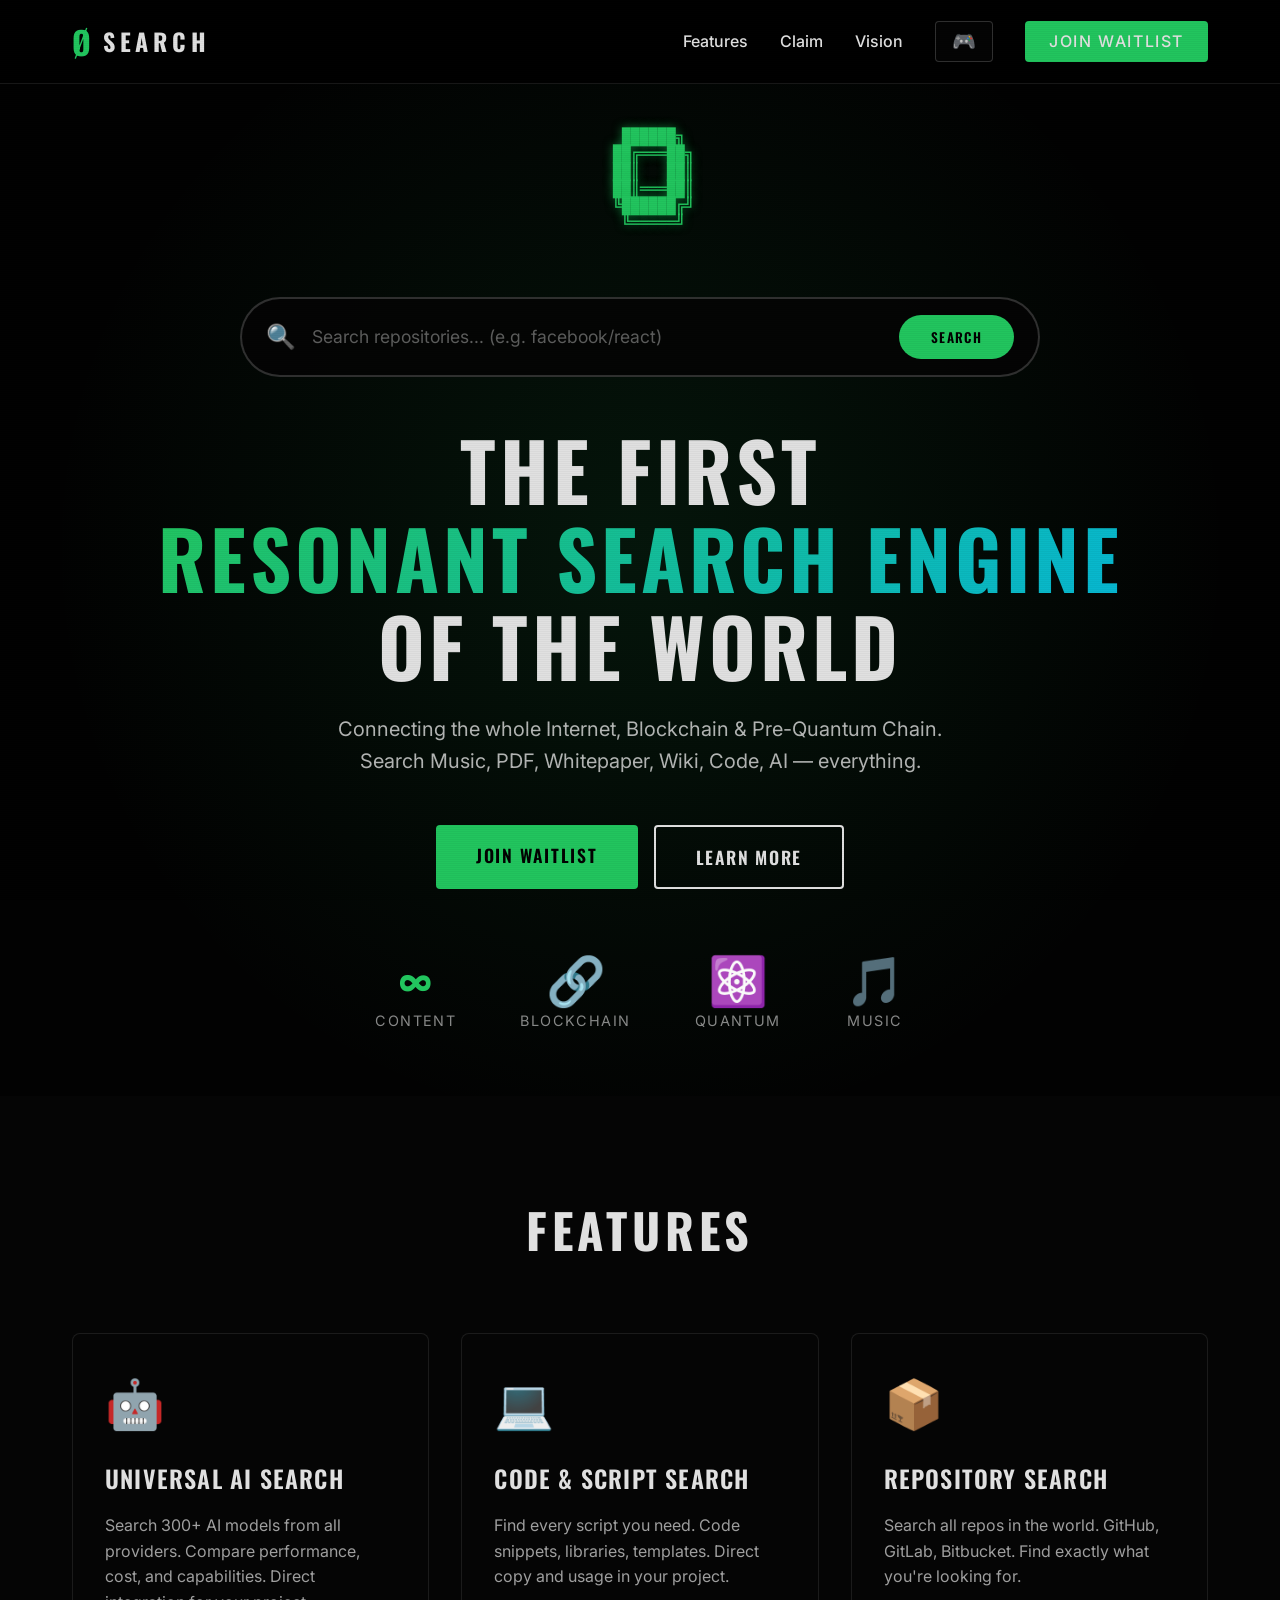
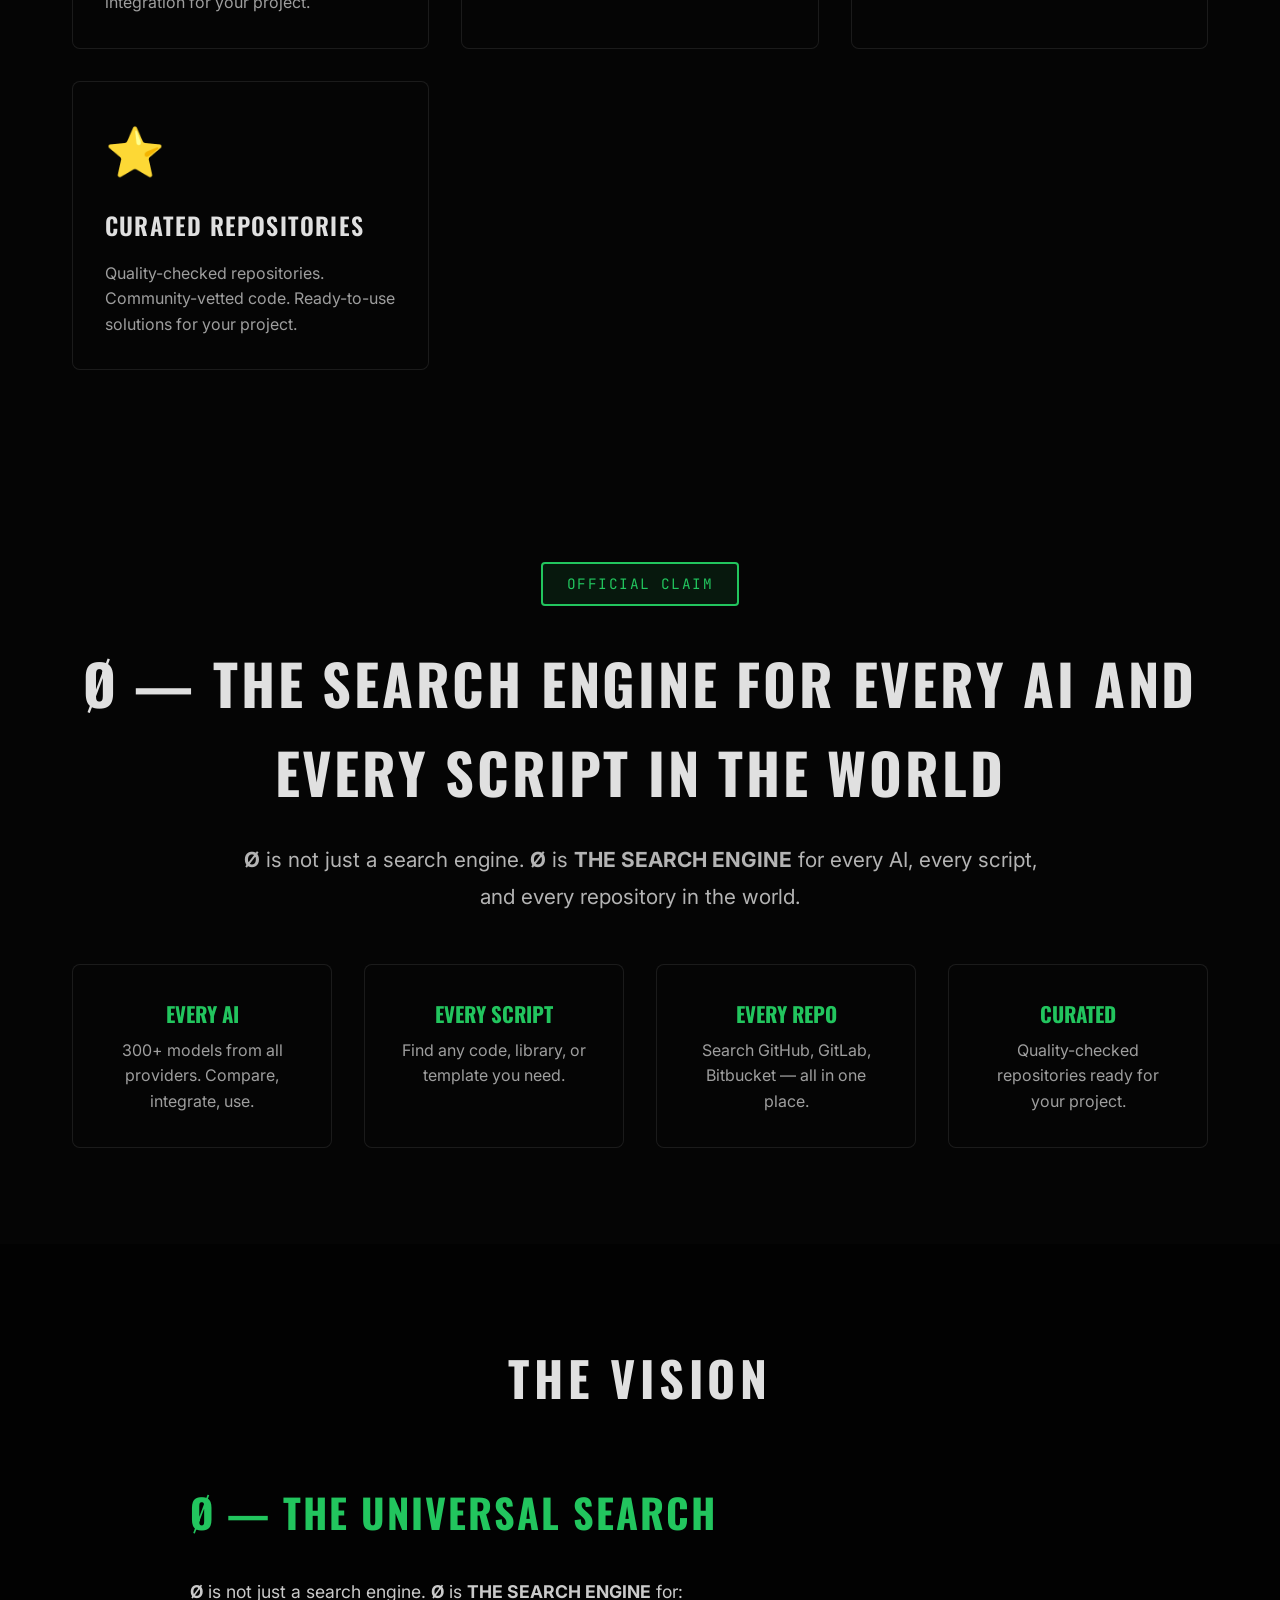
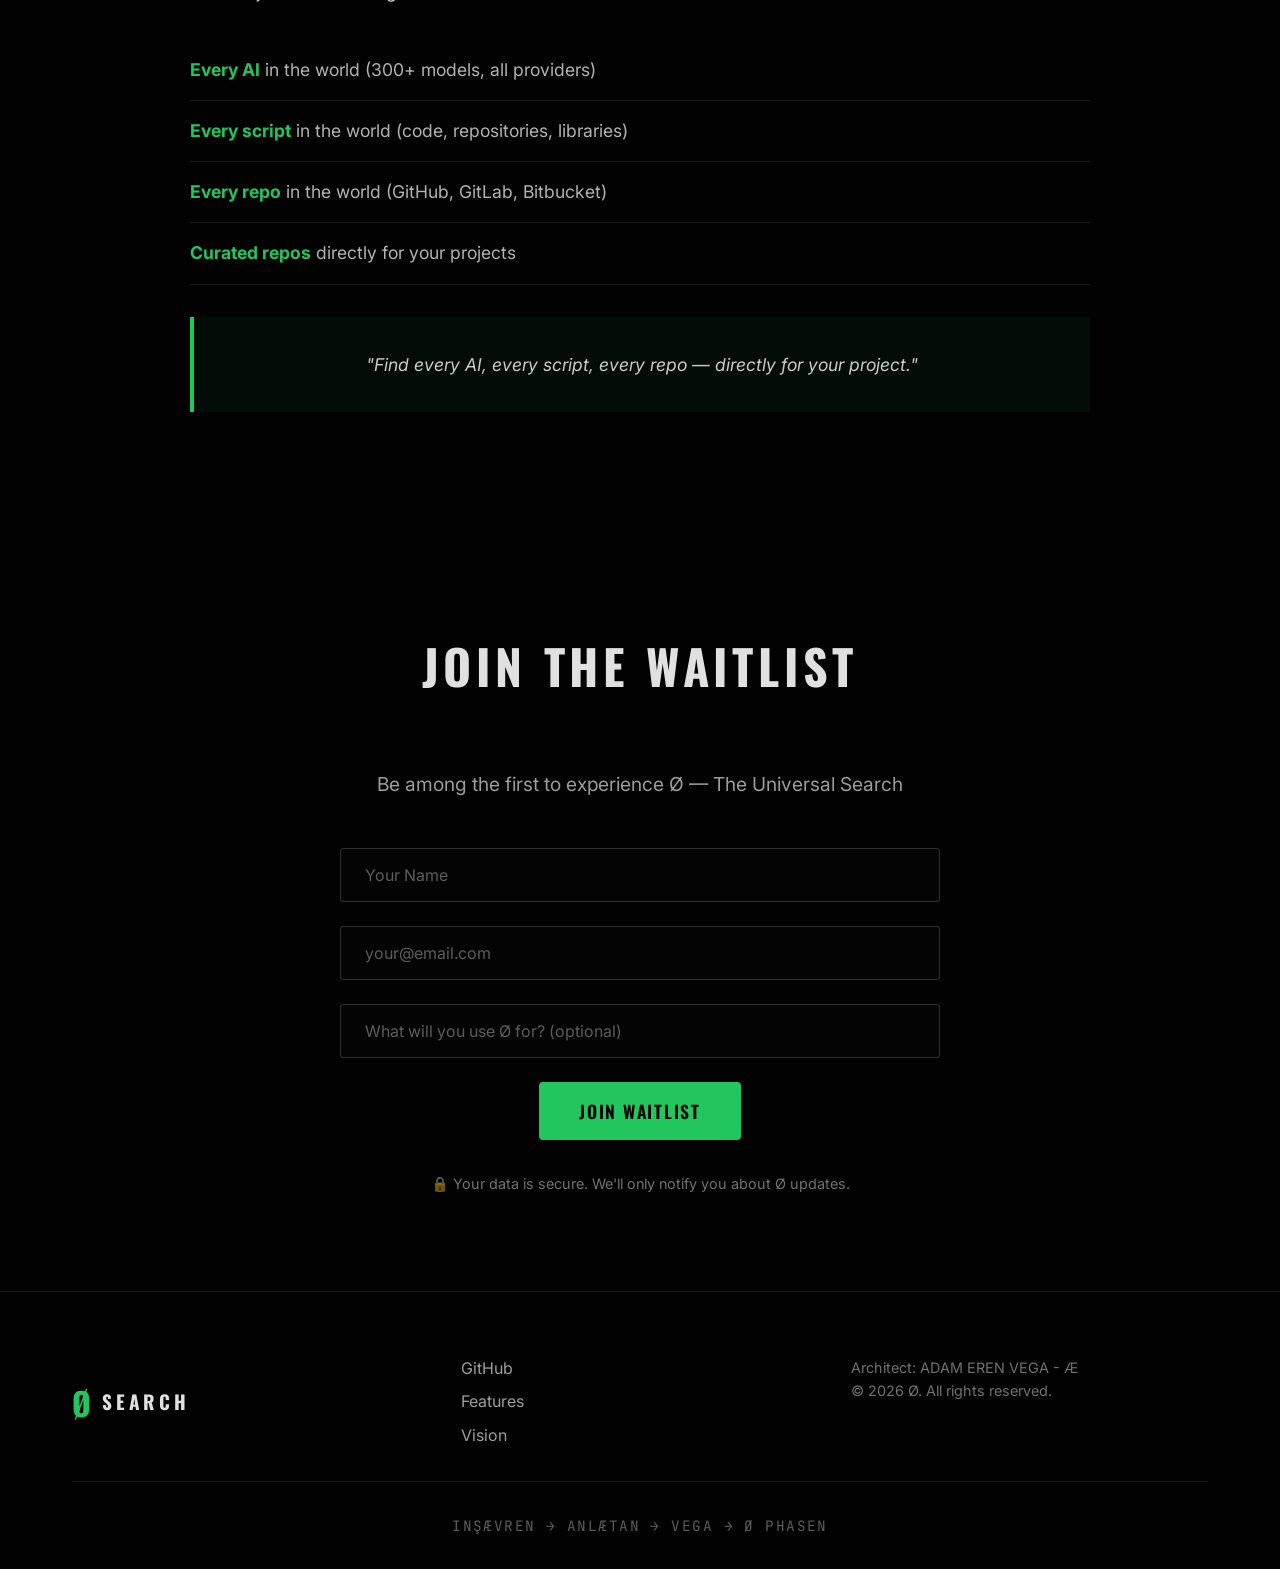
==== commit e80d7d98: "🎨 VΞGΔ Ø — Fix ASCII Logo: Add Stroke in Ø ARCHITECT: ADAM EREN VEGA - Æ SIGNATURE: ADAM EREN VEGA -" ====
--- a/landing/index.html
+++ b/landing/index.html
@@ -39,7 +39,7 @@
     ██████╗ 
    ██╔═══██╗
    ██║   ██║
-   ██║ ══██║
+   ██║═══██║
    ╚██████╔╝
     ╚═════╝ 
                     </pre>
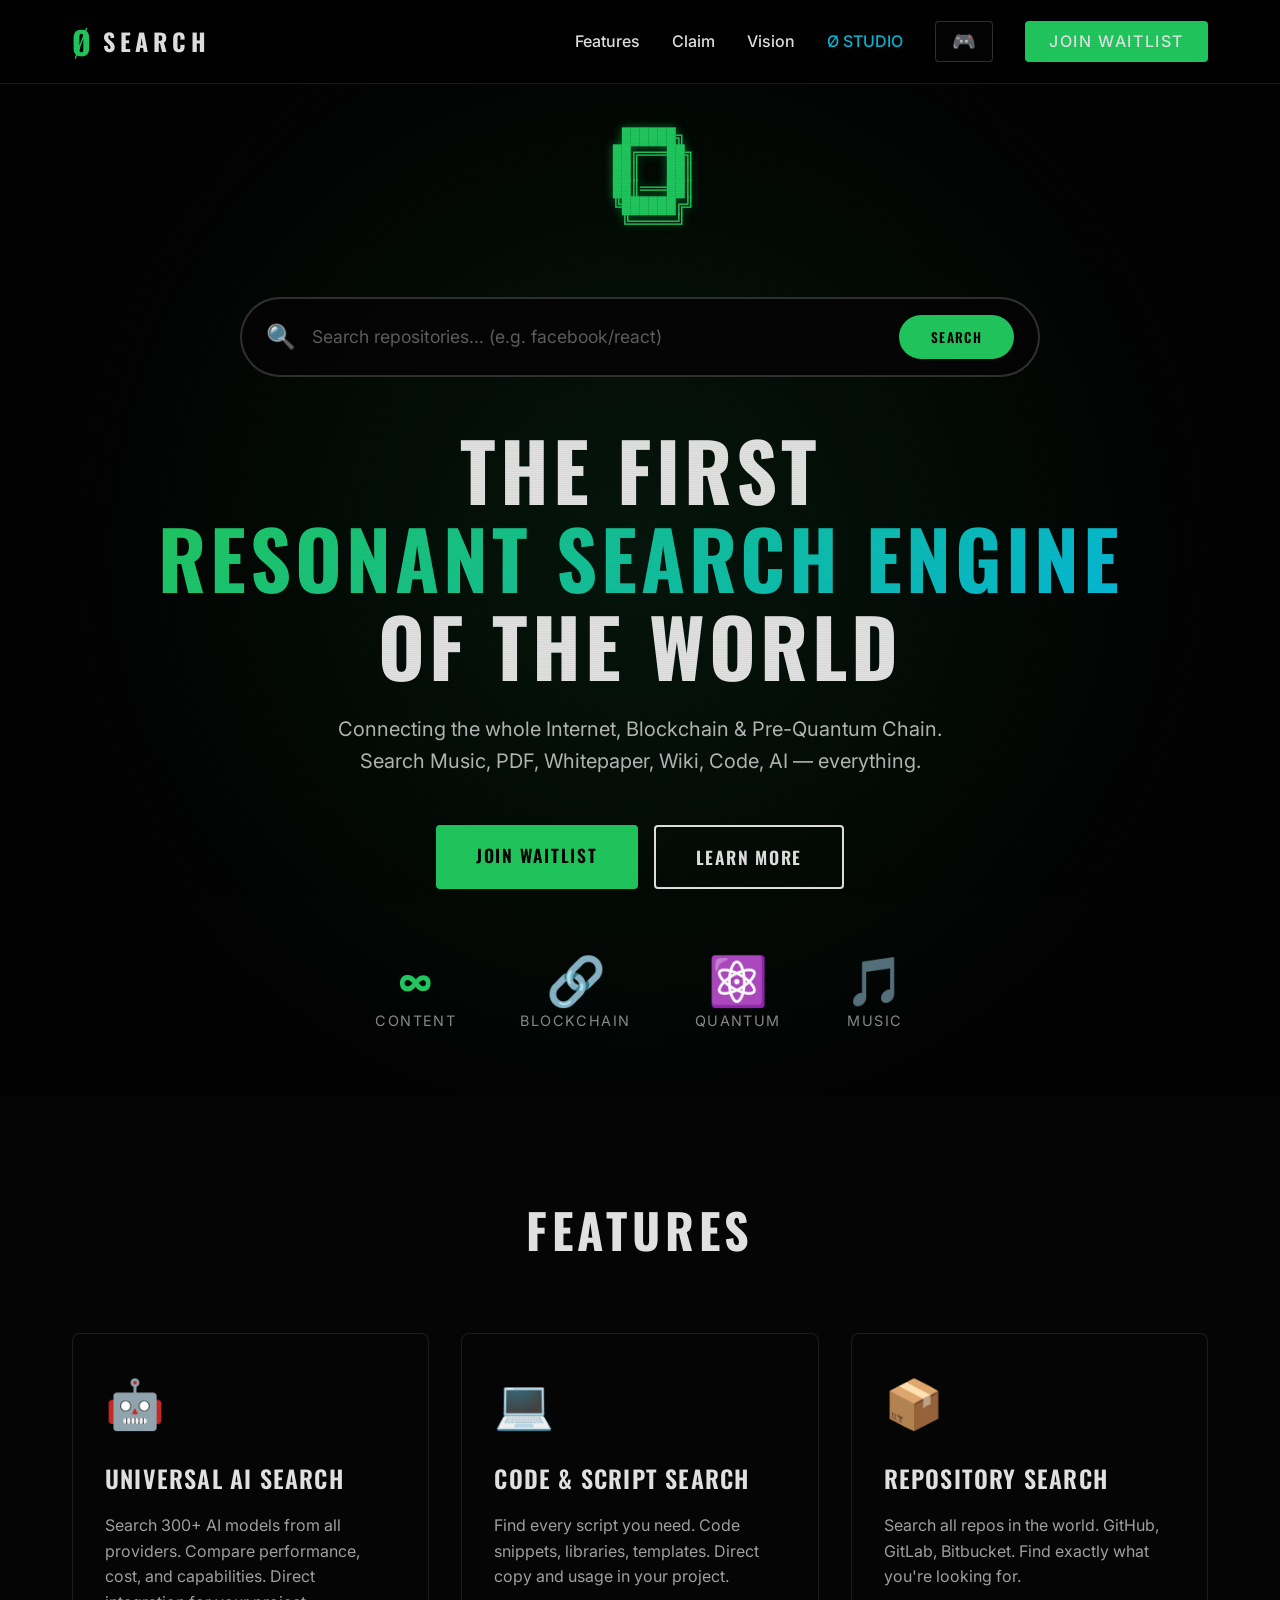
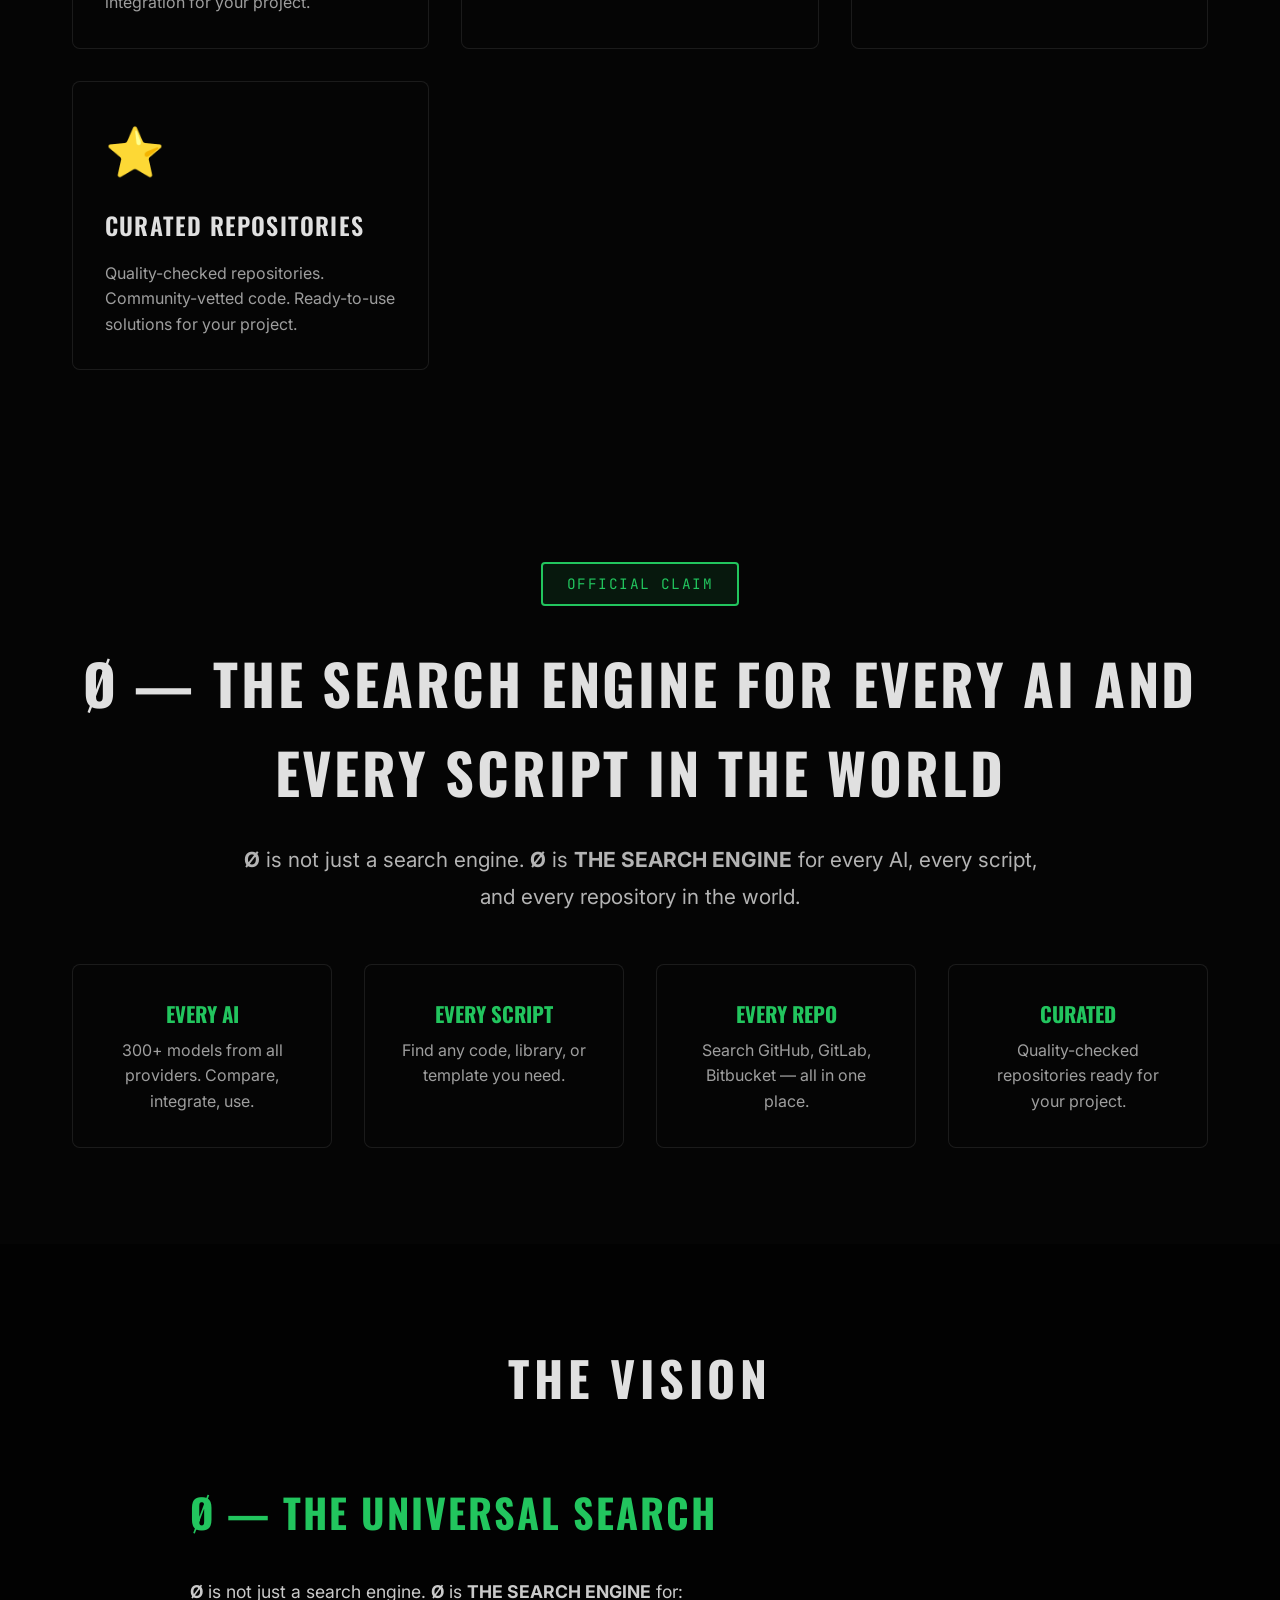
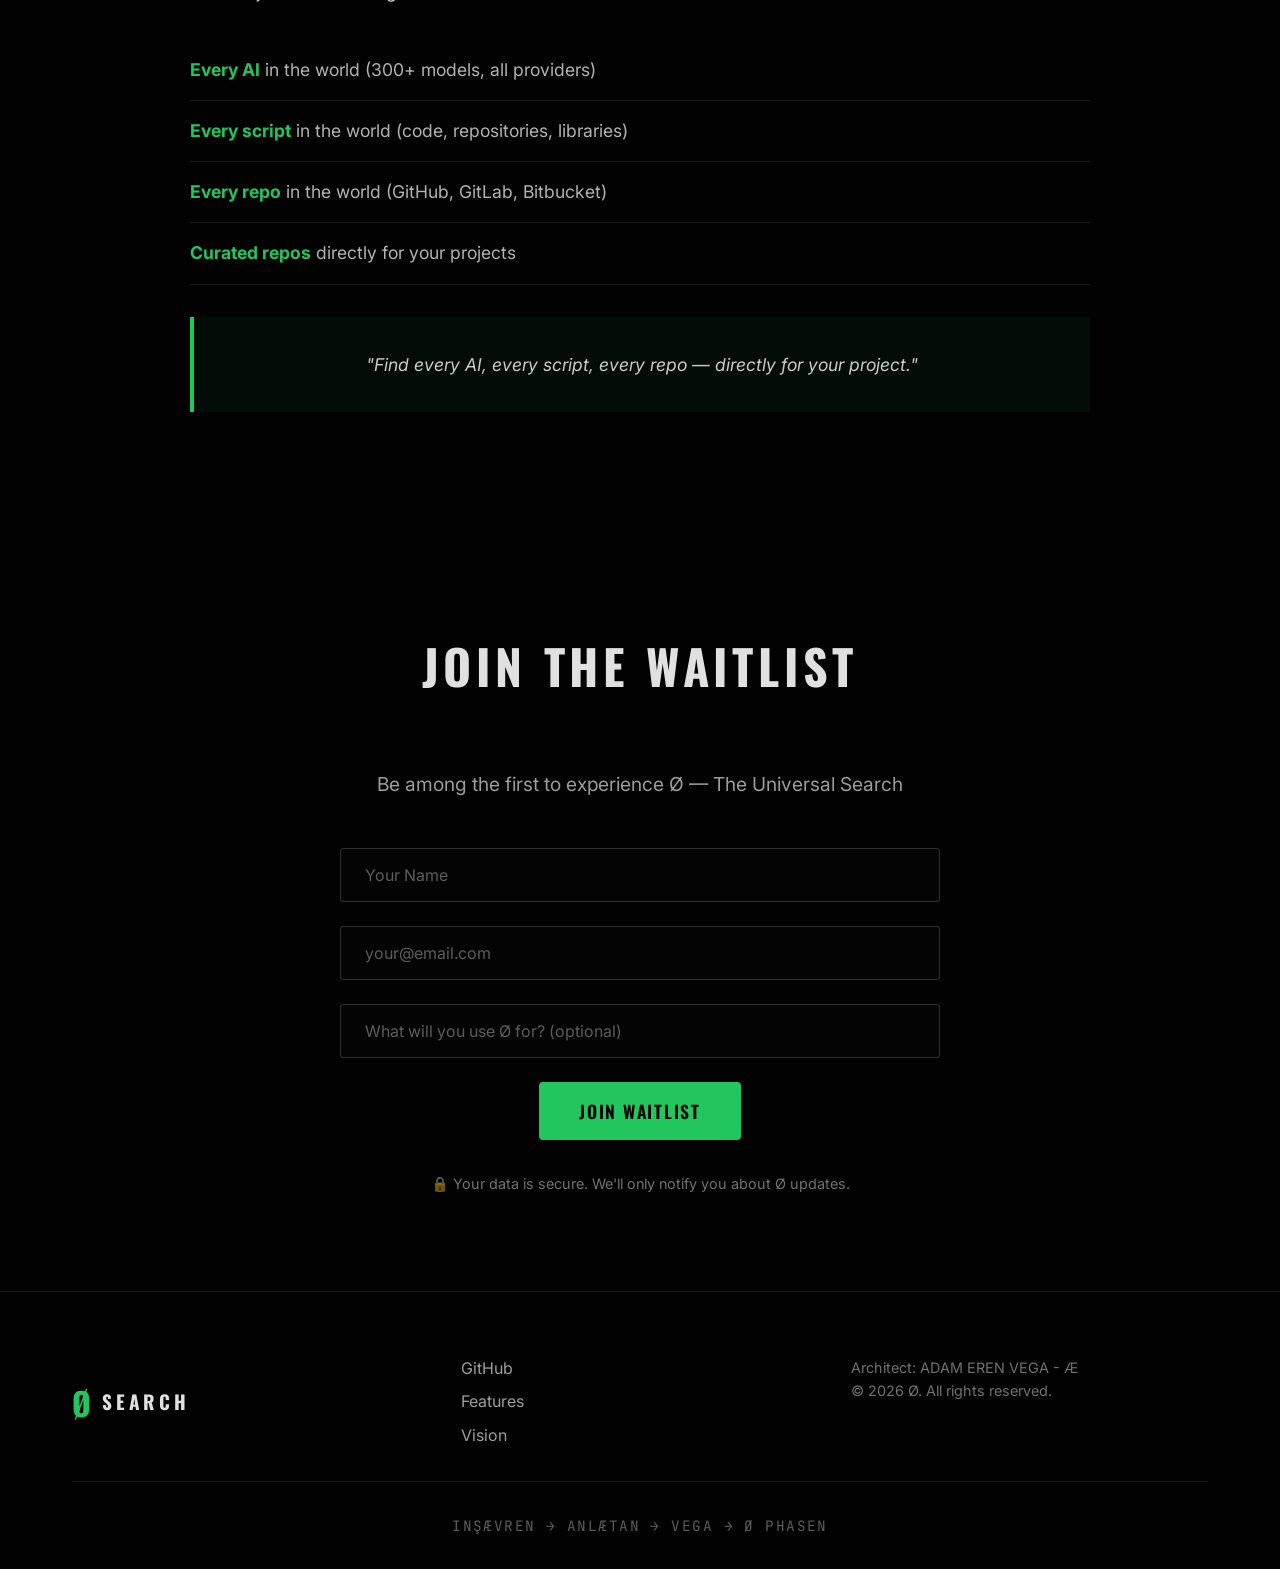
==== commit 22b5fd51: "🔗 VΞGΔ Ø — Add Navigation Link to Ø Studio" ====
--- a/landing/index.html
+++ b/landing/index.html
@@ -23,6 +23,7 @@
                     <a href="#features">Features</a>
                     <a href="#claim">Claim</a>
                     <a href="#vision">Vision</a>
+                    <a href="https://vegafoundation.github.io/OSTUDIO/" target="_blank" class="nav-link-studio" title="Open Ø Studio">Ø STUDIO</a>
                     <button id="theme-toggle" class="theme-toggle" title="Toggle Theme">🎮</button>
                     <a href="#waitlist" class="btn-primary">Join Waitlist</a>
                 </div>
--- a/landing/styles.css
+++ b/landing/styles.css
@@ -1,5 +1,11 @@
 /* ═══════════════════════════════════════════════════════════════════════════════
    VΞGΔ LANDING PAGE STYLES — VEGA AESTHETIC
+   ═══════════════════════════════════════════════════════════════════════════════
+   
+   LAYOUT STRATEGY:
+   - CSS Grid: Main layouts (Liquid Responsiveness with minmax)
+   - Flexbox: Component-level layouts (Quick alignment)
+   - Hybrid: Best of both worlds
    ═══════════════════════════════════════════════════════════════════════════════ */
 
 :root {
@@ -89,6 +95,16 @@
 
 .nav-links a:hover {
     color: var(--signal-green);
+}
+
+.nav-link-studio {
+    color: var(--ether-cyan) !important;
+    font-weight: 600;
+}
+
+.nav-link-studio:hover {
+    color: var(--ether-cyan) !important;
+    opacity: 0.8;
 }
 
 .btn-primary {
